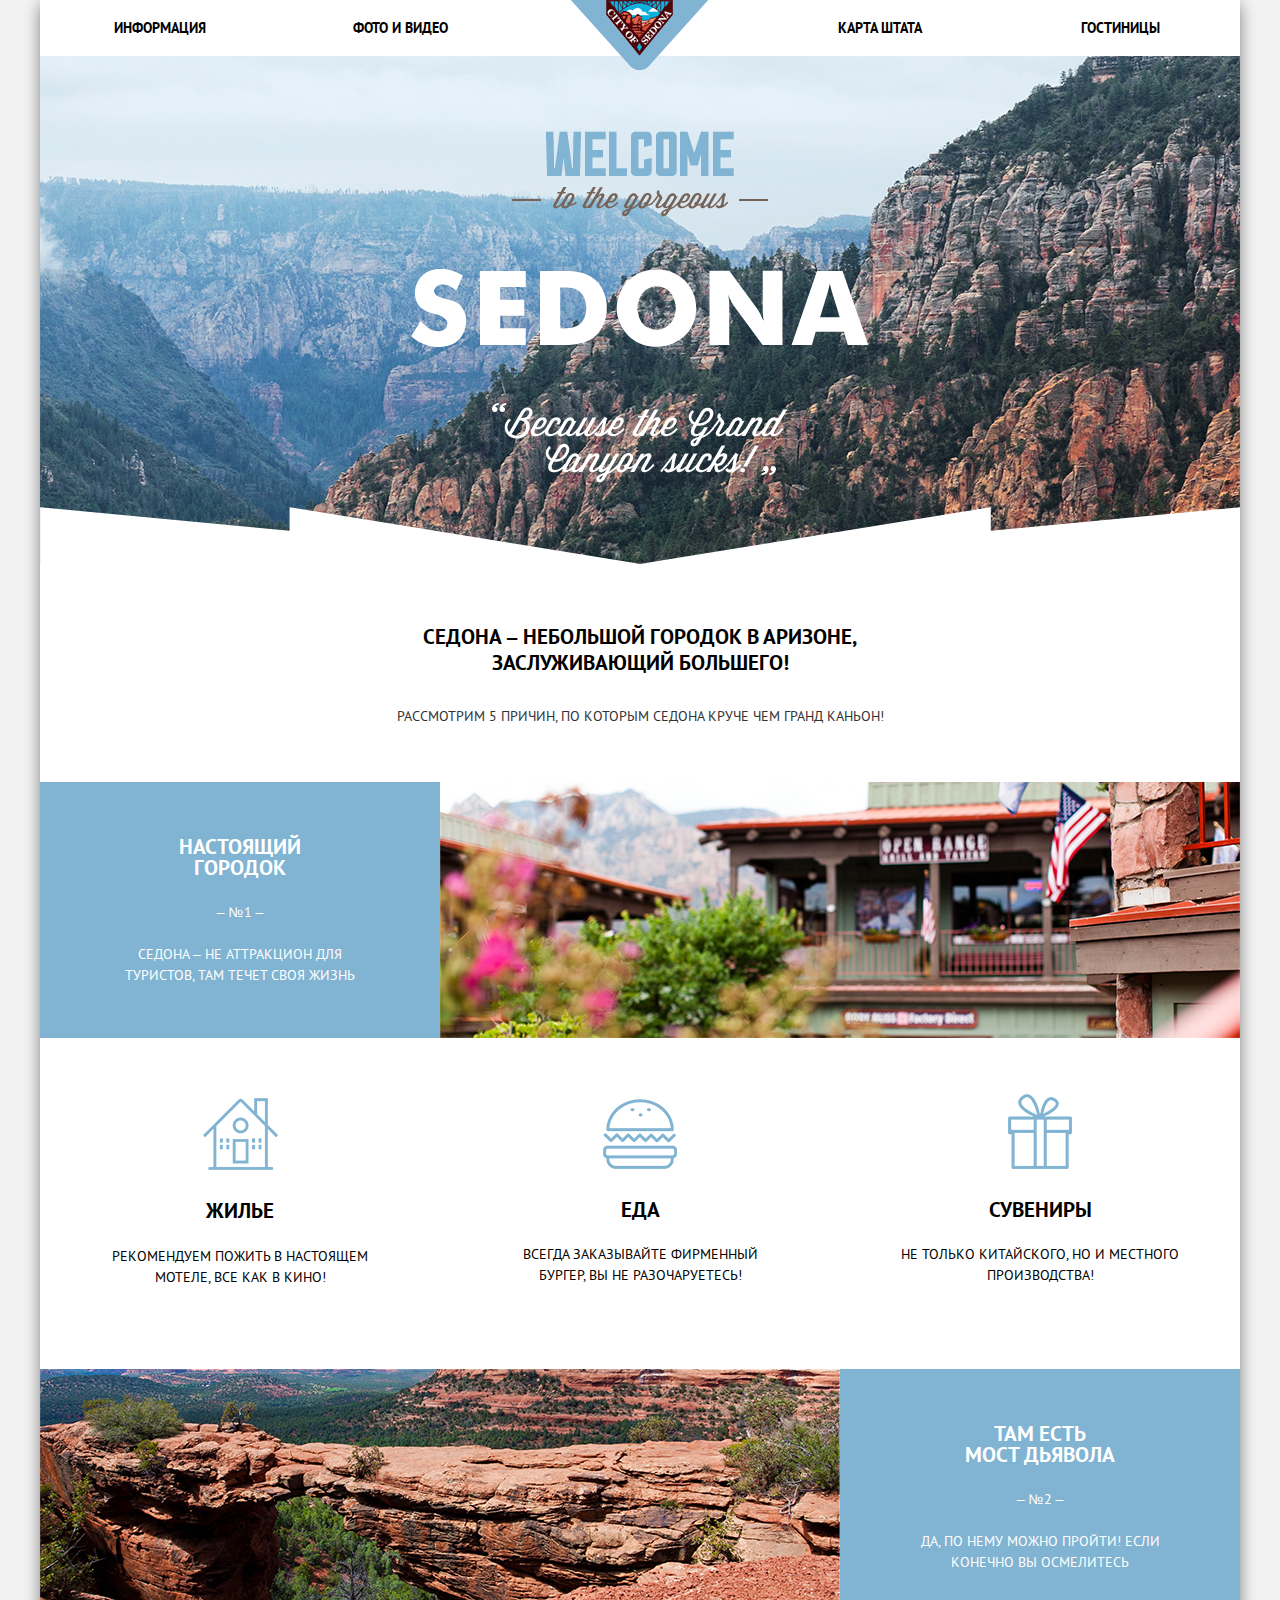
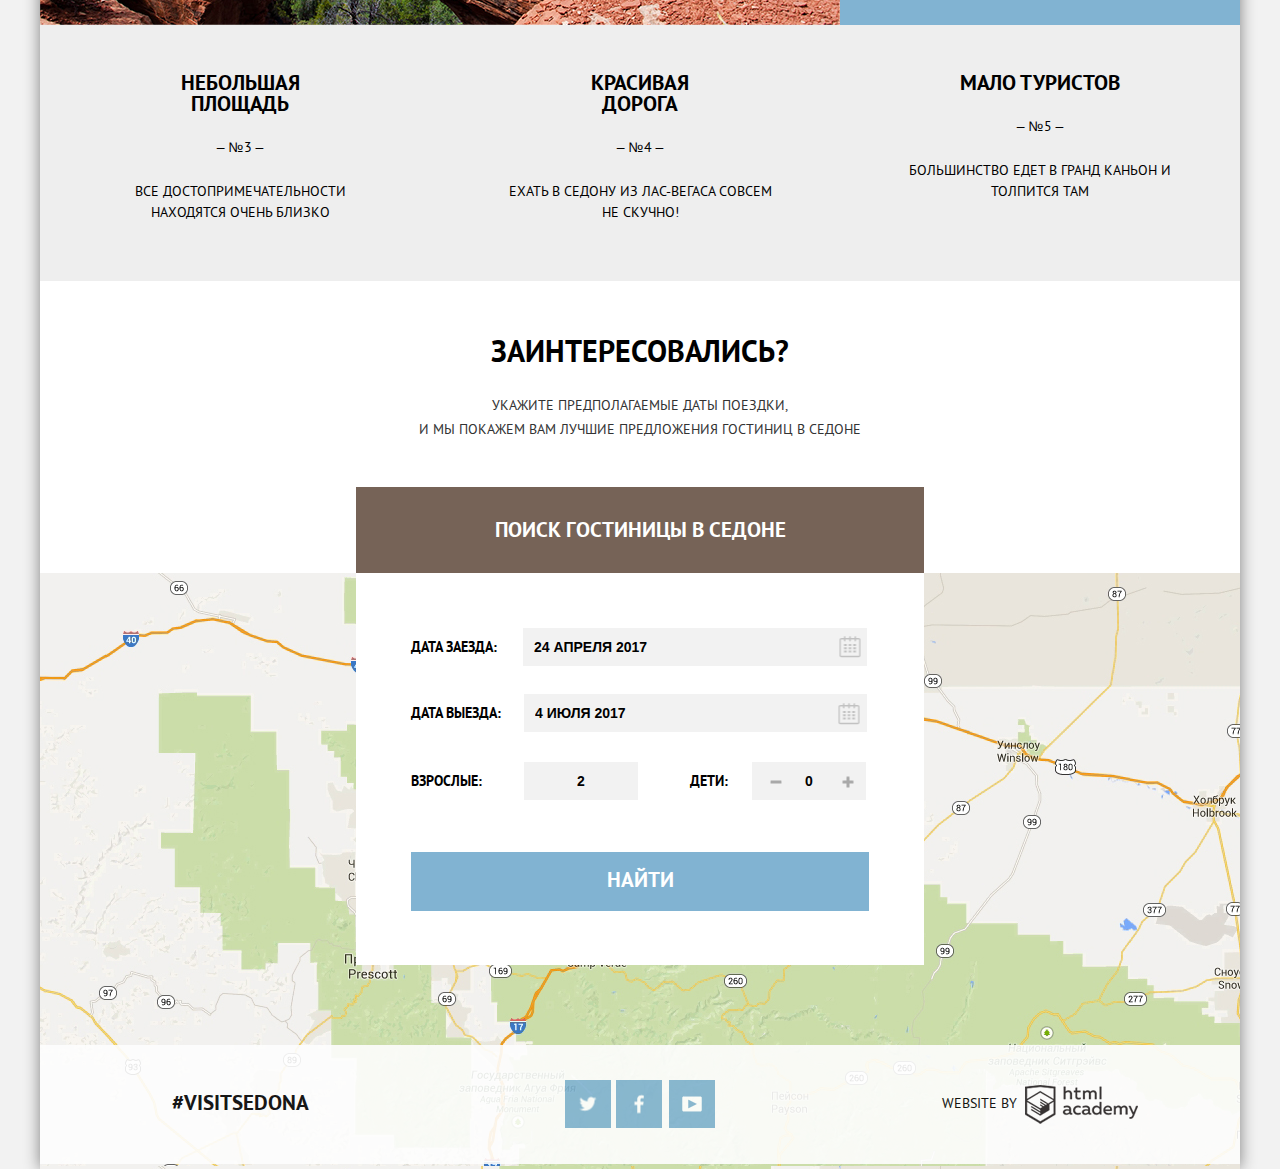
==== index.html @ 557f9874 "btn" ====
<!DOCTYPE html>
<html lang="ru">

<head>
  <meta charset="utf-8">
  <title>Седона - небольшой городок</title>
  <link rel="stylesheet" href="css/normalize.css">
  <link rel="stylesheet" href="css/style.css">

</head>

<body>
  <div class="container">
    <header class="main-header">
      <nav class="main-navigation">
        <ul>
          <li>
            <a href="#">информация</a>
          </li>
          <li>
            <a href="#">фото и видео</a>
          </li>
          <li>
            <a href="#">карта штата</a>
          </li>
          <li>
            <a href="hotels.html">гостиницы</a>
          </li>
        </ul>
      </nav>
      <div class="logo">
        <a href="index.html"><img src="img/logo.png" width="138" height="70" alt="логотип"></a>
      </div>
    </header>


    <section class="intro-image">
      <div class="img-main_text">
        <img src="img/main_text.png" width="458" height="352" alt="центральный текст">
      </div>
      <div class="img-mask">
        <img src="img/mask.png" width="1200" height="57" alt="маска">
      </div>
    </section>

    <section class="intro-text">
      <h2>CЕДОНА – НЕБОЛЬШОЙ ГОРОДОК В АРИЗОНЕ, ЗАСЛУЖИВАЮЩИЙ БОЛЬШЕГО!</h2>
      <h3>рассмотрим 5 причин, по которым седона круче чем гранд каньон!</h3>

    </section>

    <section class="features features-blue">
      <div class="features-item">
        <h2>НАСТОЯЩИЙ ГОРОДОК</h2>
        <span> – №1 – </span>
        <p>седона – не аттракцион для туристов, там течет своя жизнь</p>
      </div>
      <div class="features-image">
        <img src="img/town.jpg" width="800" height="256" alt="фотография седоны 2">
      </div>
    </section>

    <section class="advantages">
      <div class="advantages-item advantages-item-left">
        <img src="img/icons/icon_home.png" width="75" height="72" alt="иконка жилье">
        <h2>ЖИЛЬЕ</h2>
        <p>рекомендуем пожить в настоящем мотеле, все как в кино!</p>
      </div>
      <div class="advantages-item advantages-item-center">
        <img src="img/icons/icon_food.png" width="74" height="70" alt="иконка еда">
        <h2>ЕДА</h2>
        <p>всегда заказывайте фирменный бургер, вы не разочаруетесь!</p>
      </div>
      <div class="advantages-item advantages-item-right">
        <img src="img/icons/icon_present.png" width="64" height="75" alt="иконка сувениры">
        <h2>СУВЕНИРЫ</h2>
        <p>не только китайского, но и местного производства!</p>
      </div>
    </section>

    <section class="features features-blue">
      <div class="features-image">
        <img src="img/bridge.jpg" width="800" height="256" alt="фотография седоны 2">
      </div>
      <div class="features-item features-item-right">
        <h2>ТАМ ЕСТЬ<br> МОСТ ДЬЯВОЛА</h2>
        <span> – №2 – </span>
        <p>да, по нему можно пройти! если конечно вы осмелитесь</p>
      </div>
    </section>

    <section class="features features-grey">
      <div class="features-item">
        <h2>НЕБОЛЬШАЯ ПЛОЩАДЬ</h2>
        <span> – №3 – </span>
        <p>все достопримечательности находятся очень близко</p>
      </div>
      <div class="features-item">
        <h2>КРАСИВАЯ ДОРОГА</h2>
        <span> – №4 – </span>
        <p>ехать в седону из лас-вегаса совсем не скучно!</p>
      </div>
      <div class="features-item">
        <h2>МАЛО ТУРИСТОВ</h2>
        <span> – №5 – </span>
        <p>большинство едет в гранд каньон и толпится там</p>
      </div>
    </section>

    <section class="search">
      <h3>ЗАИНТЕРЕСОВАЛИСЬ?</h3>
      <p>укажите предполагаемые даты поездки,<br> и мы покажем вам лучшие предложения гостиниц в седоне</p>
      <div class="search-btn">
        <a href="form.html">ПОИСК ГОСТИНИЦЫ В СЕДОНЕ</a>
      </div>
    </section>

    <section class="map">
      <div class="form">
        <div class="from">
          <label for="">ДАТА ЗАЕЗДА:</label>
          <input type="text" name="check-in" value="24 АПРЕЛЯ 2017">
          <a href="#" class="calendar"></a>
        </div>

        <div class="to">
          <label for="">ДАТА ВЫЕЗДА:</label>
          <input type="text" name="check-out" value="4 ИЮЛЯ 2017">
          <a href="#" class="calendar"></a>
        </div>

        <div class="guests">
          <div class="guest-adults">
            <label for="">ВЗРОСЛЫЕ:</label>
            <input type="button" name="minus" value="-" class="minus-adults">
            <input type="number" name="adults" value="2" class="input-adults">
            <input type="button" name="plus" value="+" class="plus-adults">
          </div>

          <div class="guest-children">
            <label for="">ДЕТИ:</label>
            <input type="button" name="minus" value="-" class="minus-children">
            <a href="#" class="minus-btn"></a>
            <input type="number" name="children" value="0" class="input-children">
            <input type="button" name="plus" value="+" class="plus-children">
            <a href="#" class="plus-btn"></a>
          </div>
        </div>

        <div class="search-btn-popup">
          <a href="#">НАЙТИ</a>
        </div>

      </div>
      <iframe src="https://www.google.com/maps/embed?pb=!1m18!1m12!1m3!1d104770.38018730543!2d-111.86517855273749!3d34.85435832354931!2m3!1f0!2f0!3f0!3m2!1i1024!2i768!4f13.1!3m3!1m2!1s0x872da132f942b00d%3A0x5548c523fa6c8efd!2z0KHQtdC00L7QvdCwLCDQkNGA0LjQt9C-0L3QsCA4NjMzNiwg0KHQqNCQ!5e0!3m2!1sru!2sru!4v1487014991630"
          width="1200" height="593" frameborder="0" style="border:0" allowfullscreen>
        </iframe>
    </section>

    <footer class="main-footer index-footer">
      <section class="footer-hashtag">
        <a href="#">#VISITSEDONA</a>
      </section>

      <section class="footer-social">
        <a class="social-btn social-btn-tw" href="#">Твиттер</a>
        <a class="social-btn social-btn-fb" href="#">Фейсбук</a>
        <a class="social-btn social-btn-yt" href="#">Ютуб</a>
      </section>
      <section class="footer-copyright">
        <span>WEBSITE BY</span>
        <a class="btn-academy" href="https://htmlacademy.ru">
          <!-- <img src="img/academy.png" width="113" height="39" alt="academy">-->
        </a>
      </section>
    </footer>

  </div>
</body>

</html>
---- css/style.css ----
* {
  box-sizing: border-box;
}

/*центровщик*/
.container {
  width: 1200px;
  margin: 0 auto;
  box-shadow: 0px 5px 15px grey;
  position: relative;
}

/*вписываем сверх 1200пх*/
img {
  max-width:100%;
  height:auto;
}

body {
  font-family: PTSans, 'Arial', sans-serif;
  text-transform: uppercase;
  background-color: #f2f2f2;
}

@font-face {
  font-family: 'PTSans';
  src:  url('../fonts/ptsansbold.woff2') format('woff2'),
        url('../fonts/ptsansbold.woff') format('woff');
  font-weight: 700;
}

@font-face {
  font-family: 'PTSans';
  src: url('../fonts/ptsans.woff') format('woff'),
  url('../fonts/ptsans.woff2') format('woff2');
  font-weight: 400;
  }

/*------------------------------------------*/

/*Шапка меню*/

.main-header {
  background-color: #ffffff;
}

.main-navigation ul {
  padding-left: 0;
  padding-top: 15px;
  padding-bottom: 15px;
  font-size: 0px;
}

.main-navigation li {
  display: inline-block;
  width: 240px;
  text-align: center;
  font-size: 14px;
  line-height: 26px;
  font-weight: bold;
}


.main-navigation a {
  text-decoration: none;
  color: #000000;
}

.main-navigation a:hover {
  color: #81b3d2;
}

.main-navigation a:active {
  color: #b2b2b2;
}

.main-navigation li:nth-child(2) {
  margin-right: 240px;
}

.active-page a {
  color: #88786d;
}

.active-page a:hover {
  color: #88786d;
}

.logo {
  position: absolute;
  top: 0px;
  left: 50%;
  -webkit-transform: translateX(-50%);
          transform: translateX(-50%);
}

.intro-image {
  display: block;
  width: 1200px;
  height: 508px;
  background-image: url("../img/background_photo.jpg");
  background-color: #e4f1f9;
  background-position: 0px -55px;
}

.img-main_text {
  position: relative;
  margin-left: 371px;
  top: 75px;
}

.img-mask {
  position: relative;
  top: 96px;
}

/* ЖИЛЬЕ ЕДА СУВЕНИРЫ*/
.advantages {
  width: 100%;
  font-size: 0px;
  background-color: #ffffff;
  padding-top: 55px;
  padding-bottom: 81px;
}

.advantages-item-left img {
  padding-top: 5px;
}

.advantages-item-center img {
  padding-top: 5px;
}


.advantages-item {
  display: inline-block;
  width: 400px;
  text-align: center;
  font-size: 12px;
  vertical-align: middle;
}

.advantages-item h2 {
  padding-top: 27px;
  margin: 0px;
  font-size: 21px;
  line-height: 21px;
  font-weight: bold;
  color: #000000;
}

.advantages-item p {
  font-size: 14px;
  line-height: 21px;
  color: #000000;
}

.advantages-item-left p {
  padding: 0px 70px;
  margin: 0px;
  padding-top: 25px;
}

.advantages-item-center p {
  display: block;
  margin: 0px;
  padding: 0px 58px;
  padding-top: 24px;
}

.advantages-item-right p {
  padding: 0px 60px;
  margin: 0px;
  padding-top: 24px;
}

/*интро текст*/

.intro-text {
  width: 100%;
  display: inline-block;
  text-align: center;
  padding-top: 43px;
  padding-bottom: 39px;
  background-color: #ffffff;
}

.intro-text h2 {
  font-size: 21px;
  line-height: 26px;
  color: #000000;
  font-weight: bold;
  padding: 0px 300px;
}

.intro-text h3 {
  font-size: 14px;
  font-weight: normal;
  line-height: 26px;
  color: #333333;
  padding-top: 9px;
}

/*МОСТ ДЬЯВОЛА */
.features {
  width: 100%;
  font-size: 0px;
}

.features-blue {
  background-color: #81b3d2;
}

.features-grey {
  background-color: #eeeeee;
  vertical-align: middle;
  padding-top: 30px;
  padding-bottom: 58px;
}

.features-image {
  display: inline-block;
  width: 800px;
  vertical-align: middle;
}

.features-item {
  display: inline-block;
  width: 400px;
  text-align: center;
  vertical-align: top;
}
.features-item p {
padding: 0px 62px;
}

.features-item-right p {
  padding: 0px 48px;
}

.features-blue p {
  display: block;
  margin-top: 21px;
}

.features-blue span {
  display: block;
  margin-top: 24px;
}

.features-blue .features-item {
  padding-top: 50px;
}

.features-blue h2 {
  font-size: 21px;
  line-height: 21px;
  font-weight: bold;
  color: #ffffff;
  padding: 0px 95px;
  margin: 0px;
  padding-top: 4px;
}

.features-blue span,
.features-blue p {
  font-size: 14px;
  line-height: 21px;
  color: #ffffff;
}

.features-grey h2 {
  font-size: 21px;
  line-height: 21px;
  color: #000000;
  padding: 0px 120px;
  padding-top: 17px;
  margin: 0px;
}

.features-grey span,
.features-grey p {
  display: block;
  font-size: 14px;
  line-height: 21px;
  color: #000000;
  padding-top: 23px;
  margin: 0px;
}

.search {
  width: 100%;
  text-align: center;
  padding-top: 60px;
  background-color: #ffffff;
}

.search h3 {
  font-size: 30px;
  line-height: 20px;
  font-weight: bold;
  color: #000000;
  margin: 0px;
}

.search p {
  display: block;
  font-size: 14px;
  line-height: 24px;
  font-weight: normal;
  color: #333333;
  margin: 0px;
  padding-top: 32px;
}

.search a {
  display: inline-block;
  margin: 0px;
  width: 568px;
  padding: 30px 0px;
  font-size: 21px;
  line-height: 26px;
  font-weight: bold;
  text-decoration: none;
  color: #ffffff;
  background-color: #766357;
  margin-top: 46px;
}

.map {
  display: block;
  width: 1200px;
  background-image: url("../img/map.jpg");
}

/*------------------------------------------------POPUP*/

.form {
  position: absolute;
  display: block;
  width: 568px;
  background-color: #ffffff;
  margin-left: 316px;
  font-size: 14px;
  font-weight: bold;
}
.from {
  display: block;
  width: 458px;
  margin-left: 55px;
  text-align: left;
  padding-top: 55px;
  position: relative;
}

.from input {
  background-color: #f2f2f2;
  border: 0px;
  font-size: 14px;
  font-weight: bold;
  display: inline-block;
  padding: 11px;
  margin-left: 22px;
  width: 344px;
}

.from input:hover {
  background: #ebebeb;
}

.from input:focus {
  background: #ffffff;
}

.from a::before {
  content: "";
  position: absolute;
  top: 74px;
  left: 439px;
  -webkit-transform: translate(-50%, -50%);
          transform: translate(-50%, -50%);
  background-image: url("../img/sprite.png");
  background-repeat: no-repeat;
  width: 21px;
  height: 22px;
  background-position: -274px -10px;
}

.to {
  display: block;
  width: 458px;
  margin-left: 55px;
  text-align: left;
  padding-top: 28px;
  position: relative;
}

.to input {
  background-color: #f2f2f2;
  border: 0px;
  font-size: 14px;
  font-weight: bold;
  display: inline-block;
  padding: 11px;
  margin-left: 19px;
  width: 343px;
}

.to input:hover {
  background: #ebebeb;
}

.to input:focus {
  background: #ffffff;
}

.to a::before {
  content: "";
  position: absolute;
  top: 48px;
  left: 438px;
  -webkit-transform: translate(-50%, -50%);
          transform: translate(-50%, -50%);
  background-image: url("../img/sprite.png");
  background-repeat: no-repeat;
  width: 21px;
  height: 22px;
  background-position: -274px -10px;
}

.to a:hover::before,
.from a:hover::before {
  width: 21px;
  height: 22px;
  background-position: -356px -10px;
}

.to a:active::before,
.from a:active::before {
  width: 21px;
  height: 22px;
  background-position: -315px -10px;
}


/*-------------------СТРОКА ГОСТИ*/
.guests {
  display: -webkit-box;
  display: -ms-flexbox;
  display: flex;
  margin-left: 55px;
  padding-top: 30px;
  font-size: 0px;
  width: 458px;
}

.guest-adults {
  display: inline-block;
  width: 228px;
  font-size: 0px;
  position: relative;
}

.guest-adults label {
  display: inline-block;
  font-size: 14px;
  font-weight: bold;
  vertical-align: middle;
}

.minus-adults {
  border: 0px;
  background-color: #f2f2f2;
  display: inline-block;
  width: 38px;
  height: 38px;
  margin-left: 42px;
  padding: 0px;
  font-size: 0px;
  position: relative;
}

.minus-adults::before {
  content: "";
  position: absolute;
  top: 28px;
  left: 20px;
  width: 10px;
  height: 10px;
  background: #ff0000;
}





.guest-adults a::before {
  content: "";
  position: absolute;
  top: 20px;
  left: 132px;
  -webkit-transform: translate(-50%, -50%);
          transform: translate(-50%, -50%);
  background-image: url("../img/sprite.png");
  background-repeat: no-repeat;
  width: 12px;
  height: 3px;
  background-position: -690px -10px;
}

.guest-adults a::after {
  content: "";
  position: absolute;
  top: 20px;
  left: 206px;
  -webkit-transform: translate(-50%, -50%);
          transform: translate(-50%, -50%);
  background-image: url("../img/sprite.png");
  background-repeat: no-repeat;
  width: 11px;
  height: 11px;
  background-position: -786px -10px;
}

.minus-children {
  border: 0px;
  background-color: #f2f2f2;
  display: inline-block;
  width: 38px;
  font-size: 0px;
  height: 38px;
  margin-left: 24px;
}

.plus-adults {
  border: 0px;
  background-color: #f2f2f2;
  display: inline-block;
  width: 38px;
  font-size: 0px;
  height: 38px;
}

.input-adults {
  display: inline-block;
  width: 38px;
  background-color: #f2f2f2;
  border: 0px;
  text-align: center;
  font-size: 14px;
  line-height: 14px;
  font-weight: bold;
  padding: 11px 0px;
  padding-left: 15px;
  vertical-align: top;
}

.guest-children {
  display: inline-block;
  margin-left: 51px;
  width: 179px;
  font-size: 0px;
  position: relative;
}

.minus-btn::before {
  content: "";
  position: absolute;
  top: 20px;
  left: 86px;
  -webkit-transform: translate(-50%, -50%);
          transform: translate(-50%, -50%);
  background-image: url("../img/sprite.png");
  background-repeat: no-repeat;
  width: 12px;
  height: 3px;
  background-position: -690px -10px;
}

.minus-btn:hover::before {
  width: 12px;
  height: 3px;
  background-position: -754px -10px;
  }

.minus-btn:active::before {
  width: 12px;
  height: 3px;
  background-position: -722px -10px;
  }

.plus-btn::before {
  content: "";
  position: absolute;
  top: 20px;
  left: 158px;
  -webkit-transform: translate(-50%, -50%);
          transform: translate(-50%, -50%);
  background-image: url("../img/sprite.png");
  background-repeat: no-repeat;
  width: 11px;
  height: 11px;
  background-position: -786px -10px;
}

.plus-btn:hover::before {
  width: 11px;
  height: 11px;
  background-position: -848px -10px;
  }

/*.plus-btn:active::before {
  width: 12px;
  height: 3px;
  background-position: -848px -10px;
  }*/

.guest-children label {
  display: inline-block;
  font-size: 14px;
  font-weight: bold;
  vertical-align: middle;
}

.input-children {
  display: inline-block;
  width: 50px;
  background-color: #f2f2f2;
  border: 0px;
  text-align: center;
}

.input-children {
  display: inline-block;
  width: 38px;
  background-color: #f2f2f2;
  border: 0px;
  text-align: center;
  font-size: 14px;
  line-height: 14px;
  font-weight: bold;
  padding: 11px 0px;
  padding-left: 15px;
  vertical-align: top;
}

.plus-children {
  border: 0px;
  background-color: #f2f2f2;
  display: inline-block;
  width: 38px;
  font-size: 0px;
  height: 38px;
}

.search-btn-popup {
  display: block;
  width: 458px;
  background-color: #81b3d2;
  margin-left: 55px;
  margin-right: 55px;
  margin-top: 52px;
  text-align: center;
  margin-bottom: 54px;
}

.search-btn-popup:hover {
  background-color: #669ec0;
}

.search-btn-popup:active {
  background-color: #5496bd;
}

.search-btn-popup a {
  font-size: 21px;
  line-height: 26px;
  font-weight: bold;
  color: #ffffff;
  text-decoration: none;
  padding-top: 15px;
  display: block;
  padding-bottom: 18px;
}





/*---------------------------------FOOTER*/
.index-footer {
position: relative;
margin-top: -124px;
background-color: #f9fbf6;
opacity: 0.9;
padding-top: 35px;
padding-bottom: 36px;
}

.main-footer {
  display: block;
  width: 1200px;
  text-align: center;
  font-size: 0px;
  padding-top: 35px;
  padding-bottom: 36px;
  background-color: #fefefe;
}

.footer-hashtag,
.footer-social,
.footer-copyright {
  width: 400px;
  display: inline-block;
  vertical-align: top;
  font-size: 12px;
}

.footer-hashtag {
  font-size: 21px;
  line-height: 26px;
  font-weight: bold;
  padding-top: 10px;
}

.footer-hashtag a {
  text-decoration: none;
  color: #000000;
}

.footer-social a {
  text-decoration: none;
}

.social-btn-fb {
  margin-left: 2px;
  margin-right: 4px;
}

.social-btn {
  display: inline-block;
  width: 46px;
  height: 48px;
  font-size: 0px;
  vertical-align: top;
  background-color: #81b3d2;
  position: relative;
}

.social-btn:hover {
  background-color: #669ec0;
}

.social-btn:active {
  background-color: #5496bd;
}

.social-btn::before {
  content: "";
  position: absolute;
  top: 50%;
  left: 50%;
  -webkit-transform: translate(-50%, -50%);
          transform: translate(-50%, -50%);
  background-image: url("../img/sprite.png");
  background-repeat: no-repeat;
}

.social-btn-tw::before {
  width: 17px;
  height: 15px;
  background-position: -613px -10px;
}

.social-btn-tw:active::before {
  background-image: url("../img/sprite_1.png");
  width: 17px;
  height: 15px;
  background-position: -439px -10px;
}

.social-btn-fb::before {
  width: 10px;
  height: 19px;
  background-position: -583px -10px;
}

.social-btn-fb:active::before {
  background-image: url("../img/sprite_1.png");
  width: 10px;
  height: 19px;
  background-position: -409px -10px;
}

.social-btn-yt::before {
  width: 20px;
  height: 16px;
  background-position: -650px -10px;
}

.social-btn-yt:active::before {
  background-image: url("../img/sprite_1.png");
  width: 20px;
  height: 16px;
  background-position: -476px -10px;
}

.footer-copyright {
  color: #000000;
  vertical-align: top;
  padding-top: 5px;
}

.footer-copyright span {
  display: inline-block;
  font-size: 14px;
  line-height: 26px;
  color: #000000;
  vertical-align: top;
  margin-top: 5px;
  margin-right: 5px;
}

.btn-academy {
  display: inline-block;
  width: 113px;
  height: 39px;
  background-position: -10px -10px;
  background-image: url("../img/sprite_1.png");
}

.btn-academy:hover {
  width: 113px;
  height: 39px;
  background-position: -276px -10px;
  background-image: url("../img/sprite_1.png");
}

.btn-academy:active {
  width: 113px;
  height: 39px;
  background-position: -143px -10px;
  background-image: url("../img/sprite_1.png");
}

/*---------HOTELS----------*/

.sort-form {
  background-image: url("../img/background_hotels.jpg");
  background-color: #739dc3;
  padding-top: 27px;
  padding-bottom: 31px;
  text-align: center;
  background-position: 0px -55px;
}

.sort-form h2 {
  margin: 0px;
}

.ch4 {
  padding-left: 43px;
}

input[type="checkbox"] {
  display: none;
}

input[type="checkbox"] + label {
  display: block;
  margin-top: 25px;
  line-height: 21px;
  padding-left: 40px;
  position: relative;
  cursor: pointer;
}

input[type="checkbox"] + label::before {
  content: "";
  display: block;
  position: absolute;
  top: -2px;
  left: 0;
  background-image: url("../img/sprite.png");
  background-repeat: no-repeat;
  width: 22px;
  height: 22px;
  background-position: -148px -10px;
}

input[type="checkbox"]:checked + label::before {
  content: "";
  position: absolute;
  top: -2px;
  left: 0;
  background-image: url("../img/sprite.png");
  background-repeat: no-repeat;
  width: 26px;
  height: 22px;
  background-position: -10px -10px;
}

input[type="checkbox"]:disabled + label::before {
  content: "";
  position: absolute;
  top: -2px;
  left: 0;
  background-image: url("../img/sprite.png");
  background-repeat: no-repeat;
  width: 26px;
  height: 22px;
  background-position: -56px -10px;
}


.sort-item label {
  font-size: 14px;
  line-height: 21px;
  color: #ffffff;
  font-weight: normal;
}

.sort-item {
  display: inline-block;
  width: 250px;
  text-align: left;
  vertical-align: top;
  font-size: 12px;
  padding-left: 31px;
}

.sort-item h2 {
  font-size: 16px;
  line-height: 21px;
  color: #ffffff;
  font-weight: bold;
  letter-spacing: 0.2px;
}

.sort-item li {
  font-size: 14px;
  line-height: 21px;
  color: #ffffff;
}

/*------------------------------------*/

.filter-range {
  display: inline-block;
  width: 330px;
  margin-left: 260px;
  margin-right: 20px;
  color: #ffffff;
  text-transform: uppercase;
}

.filter-range-title {
  margin-bottom: 10px;
  width: 182px;
  margin-left: -8px;
  font-weight: 600;
  font-size: 16px;
  line-height: 21px;
}

.price-controls {
  box-sizing: content-box;
  position: relative;
  height: 34px;
  margin-bottom: 19px;
  font-size: 0;
  border: 2px solid #ffffff;
  border-radius: 2px;
  width: 315px;
}

.price-controls::after {
  content: "";
  position: absolute;
  top: 50%;
  left: 50%;
  width: 2px;
  height: 22px;
  background: #ffffff;
  -webkit-transform: translate(-50%, -50%);
          transform: translate(-50%, -50%);
}

.price-controls label {
  font-size: 14px;
  line-height: 33px;
  cursor: pointer;
}

.price-controls .min-price,
.price-controls .max-price {
  width: 90px;
  padding-left: 56px;
}

.price-controls input {
  width: 70px;
  margin: 0;
  color: inherit;
  font: inherit;
  background: none;
  border: none;
}

.range-controls {
  position: relative;
  margin-bottom: 33px;
  width: 318px;
}

.range-controls .scale {
  height: 2px;
  background: rgba(255, 255, 255, 0.3);
}

.range-controls .bar {
  width: 80%;
  height: 2px;
  background: #ffffff;
}

.range-toggle {
  box-sizing: content-box;
  position: absolute;
  top: -9px;
  width: 4px;
  height: 4px;
  background: #ababab;
  border: 8px solid #ffffff;
  border-radius: 50%;
  box-shadow: 0 2px 1px 0 rgba(0, 1, 1, 0.2);
  cursor: pointer;
}

.range-toggle:hover {
  background: #1c4f80;
}

.range-toggle-min {
  left: 0px;
}

.range-toggle-max {
  left: 80%;
}

.btn-transparent {
  display: block;
  padding: 6px 35px;
  font-size: 14px;
  line-height: 20px;
  color: #ffffff;
  text-transform: uppercase;
  background: transparent;
  border: 2px solid #ffffff;
  border-radius: 2px;
  cursor: pointer;
  margin-left: 86px;
  width: 137px;
}

.btn-transparent:hover {
  color: #000000;
  background: #ffffff;
}

/* НАЙДЕНО----  */

.results-navigation {
  font-size: 0px;
  padding-top: 28px;
  padding-bottom: 31px;
  background-color: #fefefe;
  vertical-align: top;
}

.search-results {
  width: 215px;
  display: inline-block;
  text-align: center;
  vertical-align: middle;
  font-size: 12px;
  margin: 0px;
}

.results-navigation h3 {
  font-size: 21px;
  line-height: 26px;
  color: #000000;
  font-weight: bold;
  vertical-align: top;
  padding-left: 45px;
  padding-top: 2px;
}

.search-results-small {
  width: 75px;
  display: inline-block;
  text-align: center;
  vertical-align: top;
  font-size: 12px;
  padding-left: 21px;
  padding-top: 8px;
}


.results-navigation span {
  font-size: 12px;
  line-height: 18px;
  color: #000000;
}

.results-navigation ul {
  margin: 0px;
}

.results-navigation li:nth-child(2),
.results-navigation li:nth-child(3) {
  color: #81b3d2;
}
.results-navigation li {
  display: inline-block;
  font-size: 12px;
  line-height: 18px;
  color: #81b3d2;
}

.results-navigation-type {
  width: 803px;
  display: inline-block;
  text-align: left;
  vertical-align: top;
  font-size: 12px;
  padding-top: 8px;
  padding-left: 31px;
}

.results-navigation-type a {
  list-style: none;
  text-decoration: none;
  color: #cacaca;
  border-bottom: 1px dashed #81b3d2;
  margin-left: 30px;
}

.results-navigation-type a:hover {
  color: #92bdd8;
  border-bottom: 1px dashed #81b3d2;
}

.results-navigation-type a:active {
  text-decoration: none;
  color: #000000;
  border-bottom: 0px;
}


.results-navigation-side {
  width: 107px;
  display: inline-block;
  text-align: center;
  vertical-align: top;
  font-size: 12px;
  padding: 0px;
  padding-top: 8px;
  padding-right: 69px;
}

.active-link a {
  text-decoration: none;
  color:  #81b3d2;
  border-bottom: 0px;
}

.up a,
.down a {
  display: inline-block;
  width: 15px;
  height: 15px;
  font-size: 0px;
  vertical-align: top;
  position: relative;
}

.up a::before,
.down a::before {
  content: "";
  position: absolute;
  top: 50%;
  left: 50%;
  -webkit-transform: translate(-50%, -50%);
          transform: translate(-50%, -50%);
  background-image: url("../img/sprite.png");
  background-repeat: no-repeat;
}

.up a::before {
  width: 11px;
  height: 10px;
  background-position: -490px -10px;
  padding-right: 5px;
}

.up a:hover::before {
  width: 11px;
  height: 10px;
  background-position: -552px -10px;
}

.up a:active::before {
  width: 11px;
  height: 10px;
  background-position: -521px -10px;
}

.down a::before,
.down a:hover::before,
 .down a:active::before {
  width: 11px;
  height: 10px;
  background-position: -428px -10px;
}

/*----- список отелей -----*/

.hotel {
  width: 1200px;
  font-size: 0px;
  padding-top: 24px;
  padding-bottom: 31px;
  border-top: 1px solid #e5e5e5;
  background-color: #fefefe;
  display: -webkit-box;
  display: -ms-flexbox;
  display: flex;
}

.hotel-3 {
  border-bottom: 1px solid #e5e5e5;
}

.rating-line img {
  display: inline-block;
  margin-left: 3px;
}

.star i::after {
  content: "";
  display: inline-block;
  background-image: url(../img/sprite_1.png);
  width: 18px;
  height: 17px;
  background-position: -516px -10px;
}

.hotel-preview,
.hotel-description,
.rating-line {
    display: inline-block;
    font-size: 0px;
}

.hotel-preview {
  width: 220px;
  text-align: center;
  padding-left: 60px;
  padding-top: 5px;
}

.hotel-description {
  width: 780px;
  text-align: left;
  vertical-align: top;
  padding-left: 18px;
}

.hotel-description a {
  text-decoration: none;
  font-size: 21px;
  line-height: 26px;
  font-weight: bold;
  color: #000000;
  letter-spacing: 0.1px;
}

.hotel-description a:hover {
  color: #81b3d2;
}

.hotel-description a:active {
  color: #b2b2b2;
}


.hotel-description h1 {
  /*margin: 0px;
  margin-bottom: 15px;*/
}

.hotel-description span {
  font-size: 14px;
  line-height: 21px;
  color: #333333;
}

.hotel-info a {
  display: block;
  text-align: center;
  background-color: #81b3d2;
  color: #ffffff;
  width: 110px;
  font-size: 14px;
  line-height: 21px;
  margin-top: 15px;
  padding: 3px;
  font-weight: bold;
}

.hotel-info a:hover {
  background-color: #669ec0;
  color: #ffffff;
}

.hotel-info a:active {
  background-color: #5496bd;
  color: #88b6d1;
}


.hotel-book a {
  display: block;
  text-align: center;
  background-color: #766357;
  color: #ffffff;
  width: 142px;
  font-size: 14px;
  line-height: 21px;
  margin-top: 15px;
  padding: 3px;
  font-weight: bold;
}

.hotel-book a:hover {
  background-color: #604e43;
  color: #ffffff;
}

.hotel-book a:active {
  background-color: #503e33;
  color: #857871;
}


.rating-line {
  display: inline-block;
  width: 200px;
  text-align: right;
  font-size: 12px;
  padding-right: 72px;
  padding-top: 3px;
}

.rating-line span {
  display: inline-block;
  width: 110px;
  background-color: #f2f2f2;
  text-align: center;
  font-size: 14px;
  line-height: 21px;
  margin-top: 46px;
  padding: 3px;
}

.hotel-info {
  display: inline-block;
  width: 110px;
  padding-top: 7px;
}

.hotel-book {
  display: inline-block;
  width: 142px;
  margin-left: 6px;
}

.sprite {
    background-image: url(spritesheet.png);
    background-repeat: no-repeat;
    display: block;
}

.star {
  letter-spacing: 2px;
}

.sprite-chbox-checked {
    width: 26px;
    height: 22px;
    background-position: -10px -10px;
}

.sprite-chbox-checked-block {
    width: 26px;
    height: 22px;
    background-position: -56px -10px;
}

.sprite-chbox-checked-focus {
    width: 26px;
    height: 22px;
    background-position: -102px -10px;
}

.sprite-chbox-unchecked {
    width: 22px;
    height: 22px;
    background-position: -148px -10px;
}

.sprite-chbox-unchecked-block {
    width: 22px;
    height: 22px;
    background-position: -190px -10px;
}

.sprite-chbox-unchecked-focus {
    width: 22px;
    height: 22px;
    background-position: -232px -10px;
}

.sprite-clnd {
    width: 21px;
    height: 22px;
    background-position: -274px -10px;
}

.sprite-clnd-active {
    width: 21px;
    height: 22px;
    background-position: -315px -10px;
}

.sprite-clnd-focus {
    width: 21px;
    height: 22px;
    background-position: -356px -10px;
}

.sprite-filter-down {
    width: 11px;
    height: 10px;
    background-position: -397px -10px;
}

.sprite-filter-down-active {
    width: 11px;
    height: 10px;
    background-position: -428px -10px;
}

.sprite-filter-down-focus {
    width: 11px;
    height: 10px;
    background-position: -459px -10px;
}

.sprite-filter-up {
    width: 11px;
    height: 10px;
    background-position: -490px -10px;
}

.sprite-filter-up-active {
    width: 11px;
    height: 10px;
    background-position: -521px -10px;
}

.sprite-filter-up-focus {
    width: 11px;
    height: 10px;
    background-position: -552px -10px;
}

.sprite-icon_facebook {
    width: 10px;
    height: 19px;
    background-position: -583px -10px;
}

.sprite-icon_twitter {
    width: 17px;
    height: 15px;
    background-position: -613px -10px;
}

.sprite-icon_youtube {
    width: 20px;
    height: 16px;
    background-position: -650px -10px;
}

.sprite-minus {
    width: 12px;
    height: 3px;
    background-position: -690px -10px;
}

.sprite-minus-active {
    width: 12px;
    height: 3px;
    background-position: -722px -10px;
}

.sprite-minus-focus {
    width: 12px;
    height: 3px;
    background-position: -754px -10px;
}

.sprite-plus {
    width: 11px;
    height: 11px;
    background-position: -786px -10px;
}

.sprite-plus-active {
    width: 11px;
    height: 11px;
    background-position: -817px -10px;
}

.sprite-plus-focus {
    width: 11px;
    height: 11px;
    background-position: -848px -10px;
}

/*SPRITE-1 academy, social opacity, star*/
.sprite {
    background-image: url(spritesheet.png);
    background-repeat: no-repeat;
    display: block;
}

.sprite-academy {
    width: 113px;
    height: 39px;
    background-position: -10px -10px;
}

.sprite-academy-active {
    width: 113px;
    height: 39px;
    background-position: -143px -10px;
}

.sprite-academy-focus {
    width: 113px;
    height: 39px;
    background-position: -276px -10px;
}

.sprite-icon_facebook_opacity {
    width: 10px;
    height: 19px;
    background-position: -409px -10px;
}

.sprite-icon_twitter_opacity {
    width: 17px;
    height: 15px;
    background-position: -439px -10px;
}

.sprite-icon_youtube_opacity {
    width: 20px;
    height: 16px;
    background-position: -476px -10px;
}

.sprite-star {
    width: 18px;
    height: 17px;
    background-position: -516px -10px;
}
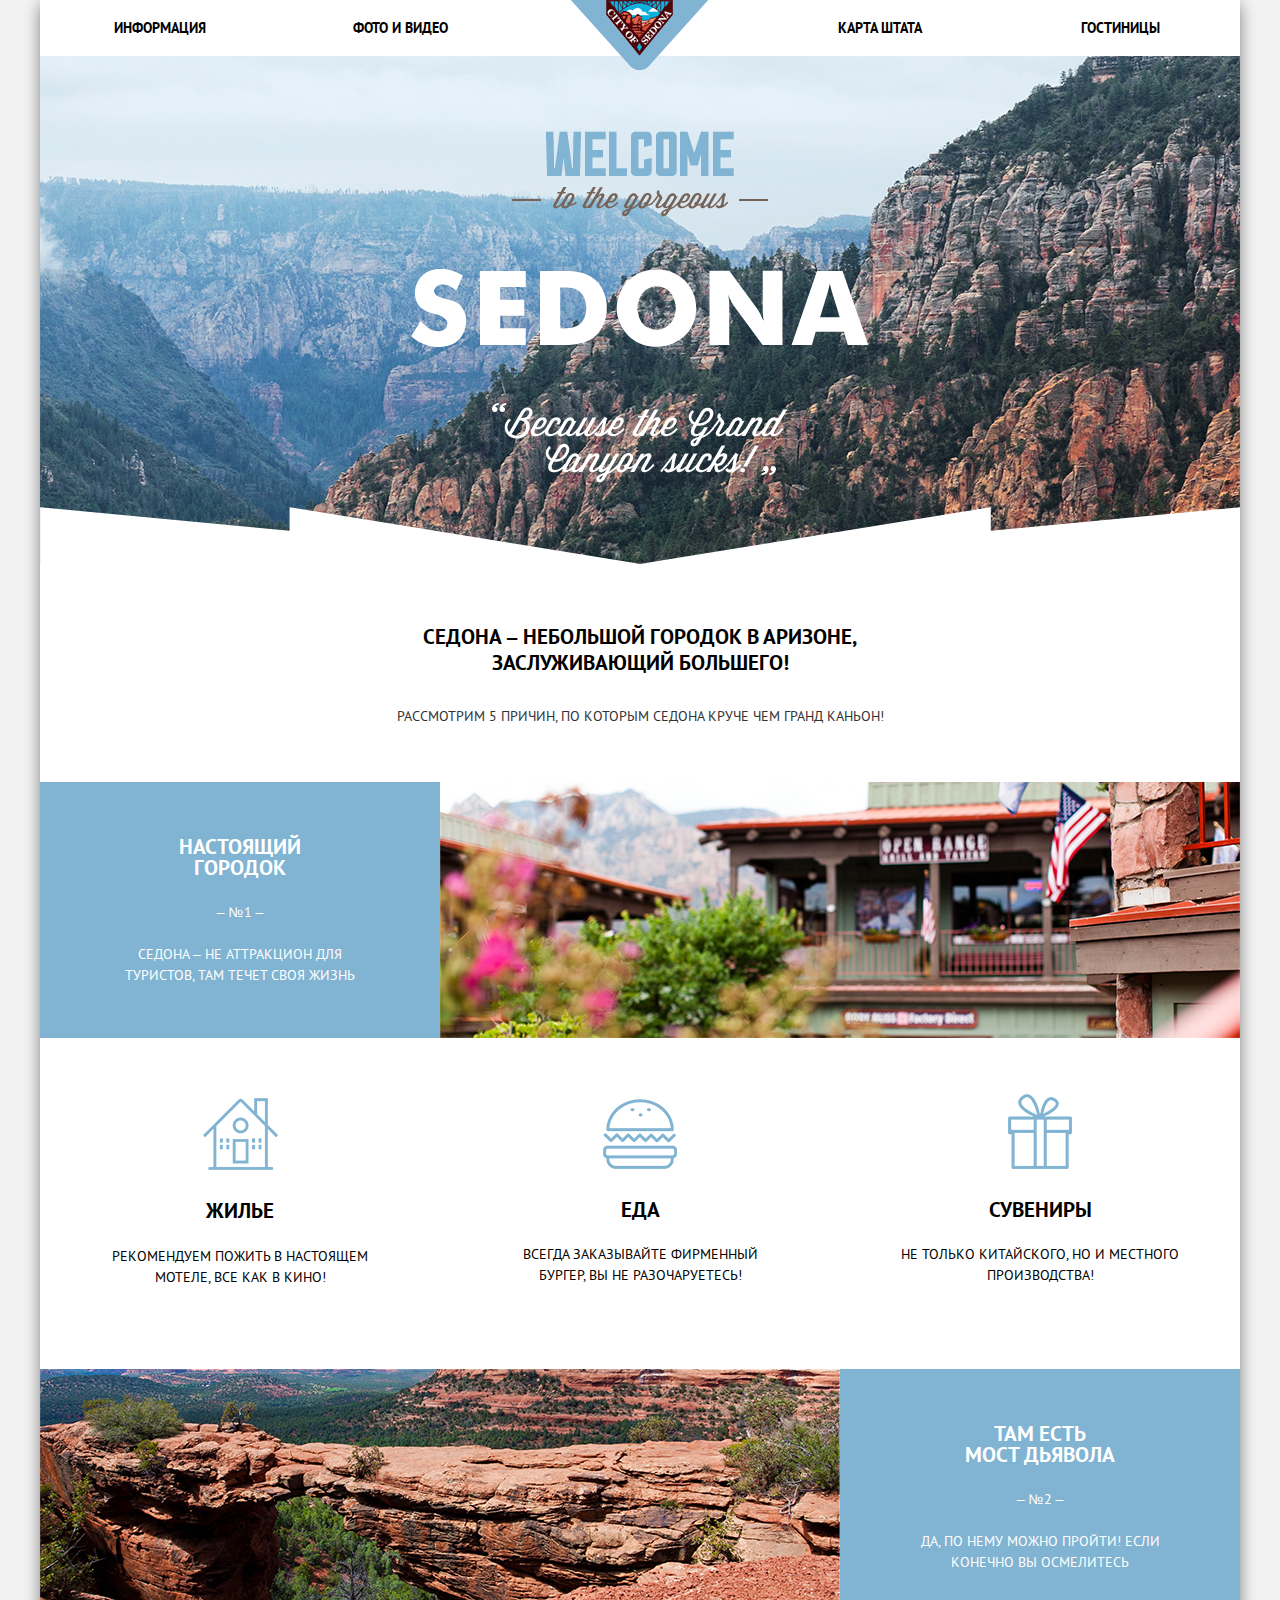
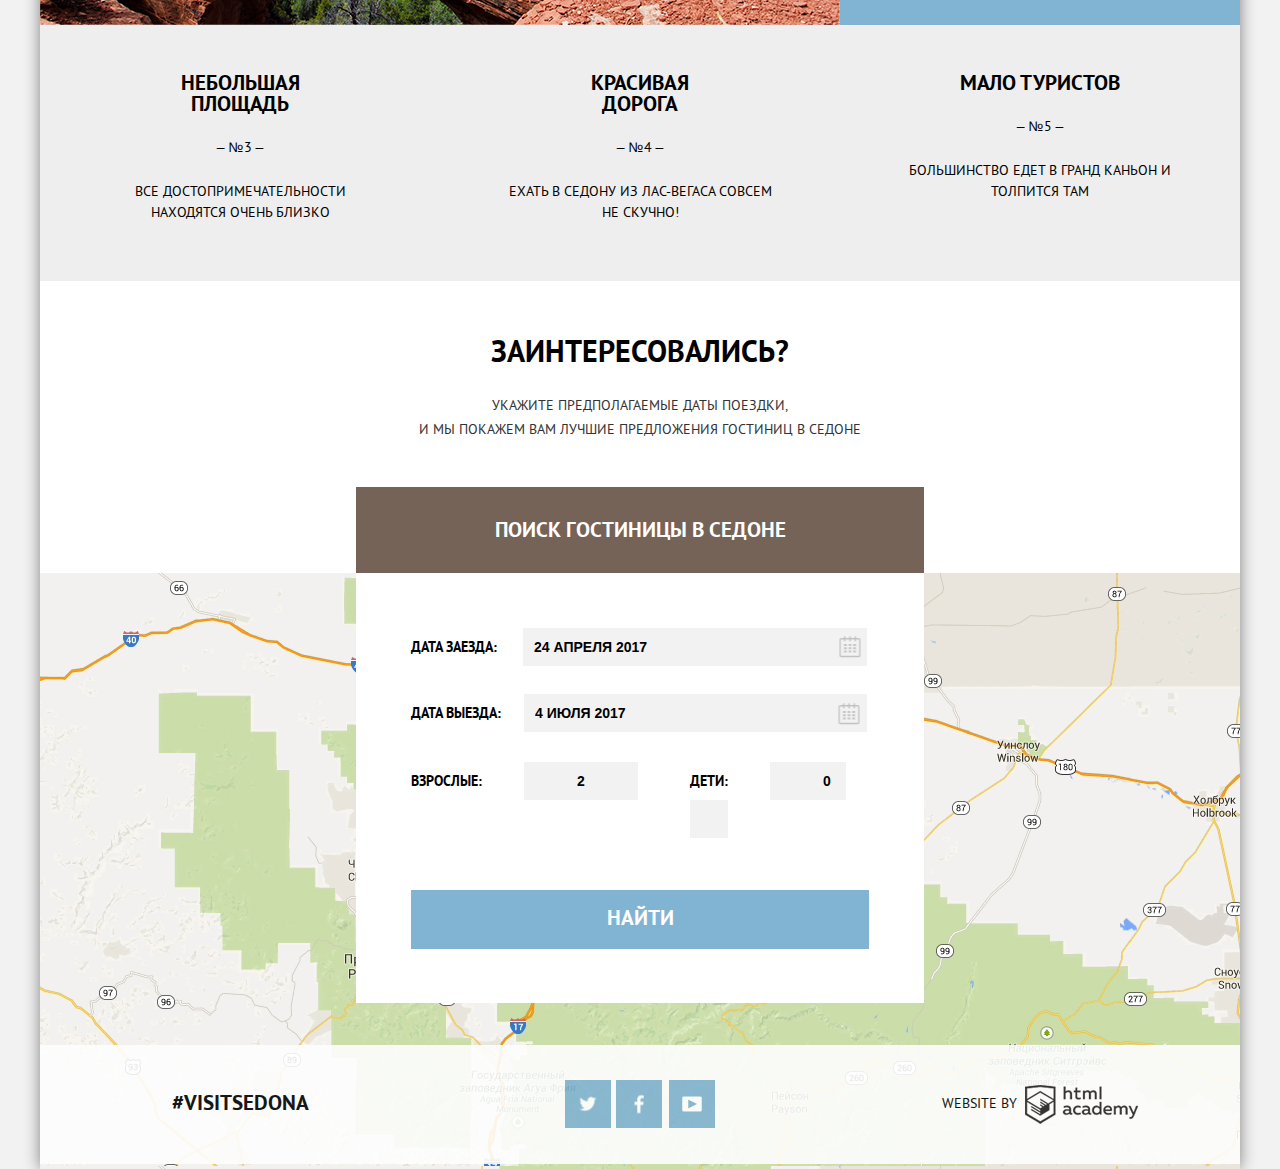
==== commit 7be8a24c: "bnt -+" ====
--- a/index.html
+++ b/index.html
@@ -129,21 +129,20 @@
           <a href="#" class="calendar"></a>
         </div>
 
+        <!-- POOOOL !!!!!!!!-->
         <div class="guests">
           <div class="guest-adults">
             <label for="">ВЗРОСЛЫЕ:</label>
-            <input type="button" name="minus" value="-" class="minus-adults">
+            <input type="button" name="minus" value="-" class="minus-btn">
             <input type="number" name="adults" value="2" class="input-adults">
-            <input type="button" name="plus" value="+" class="plus-adults">
+            <input type="button" name="plus" value="+" class="plus-btn">
           </div>
 
           <div class="guest-children">
             <label for="">ДЕТИ:</label>
-            <input type="button" name="minus" value="-" class="minus-children">
-            <a href="#" class="minus-btn"></a>
+            <input type="button" name="minus" value="-" class="minus-btn">
             <input type="number" name="children" value="0" class="input-children">
-            <input type="button" name="plus" value="+" class="plus-children">
-            <a href="#" class="plus-btn"></a>
+            <input type="button" name="plus" value="+" class="plus-btn">
           </div>
         </div>
 
--- a/css/style.css
+++ b/css/style.css
@@ -468,7 +468,8 @@
   vertical-align: middle;
 }
 
-.minus-adults {
+/*--------------------------КНОПКА МИНУС*/
+.minus-btn {
   border: 0px;
   background-color: #f2f2f2;
   display: inline-block;
@@ -480,20 +481,47 @@
   position: relative;
 }
 
-.minus-adults::before {
+.minus-btn::before {
   content: "";
   position: absolute;
-  top: 28px;
-  left: 20px;
-  width: 10px;
-  height: 10px;
-  background: #ff0000;
-}
-
-
-
-
-
+  top: 20px;
+  left: 132px;
+  -webkit-transform: translate(-50%, -50%);
+          transform: translate(-50%, -50%);
+  background-image: url("../img/sprite.png");
+  background-repeat: no-repeat;
+  width: 12px;
+  height: 3px;
+  background-position: -690px -10px;
+}
+
+/*--------------------------КНОПКА ПЛЮС*/
+.plus-btn {
+  border: 0px;
+  background-color: #f2f2f2;
+  display: inline-block;
+  width: 38px;
+  font-size: 0px;
+  height: 38px;
+}
+
+.minus-btn::before {
+  content: "";
+  position: absolute;
+  top: 20px;
+  left: 132px;
+  -webkit-transform: translate(-50%, -50%);
+          transform: translate(-50%, -50%);
+  background-image: url("../img/sprite.png");
+  background-repeat: no-repeat;
+  width: 11px;
+  height: 11px;
+  background-position: -786px -10px;
+}
+
+
+
+/*
 .guest-adults a::before {
   content: "";
   position: absolute;
@@ -530,16 +558,9 @@
   font-size: 0px;
   height: 38px;
   margin-left: 24px;
-}
-
-.plus-adults {
-  border: 0px;
-  background-color: #f2f2f2;
-  display: inline-block;
-  width: 38px;
-  font-size: 0px;
-  height: 38px;
-}
+}*/
+
+
 
 .input-adults {
   display: inline-block;
@@ -563,7 +584,7 @@
   position: relative;
 }
 
-.minus-btn::before {
+/*.minus-btn::before {
   content: "";
   position: absolute;
   top: 20px;
@@ -609,7 +630,7 @@
   background-position: -848px -10px;
   }
 
-/*.plus-btn:active::before {
+.plus-btn:active::before {
   width: 12px;
   height: 3px;
   background-position: -848px -10px;
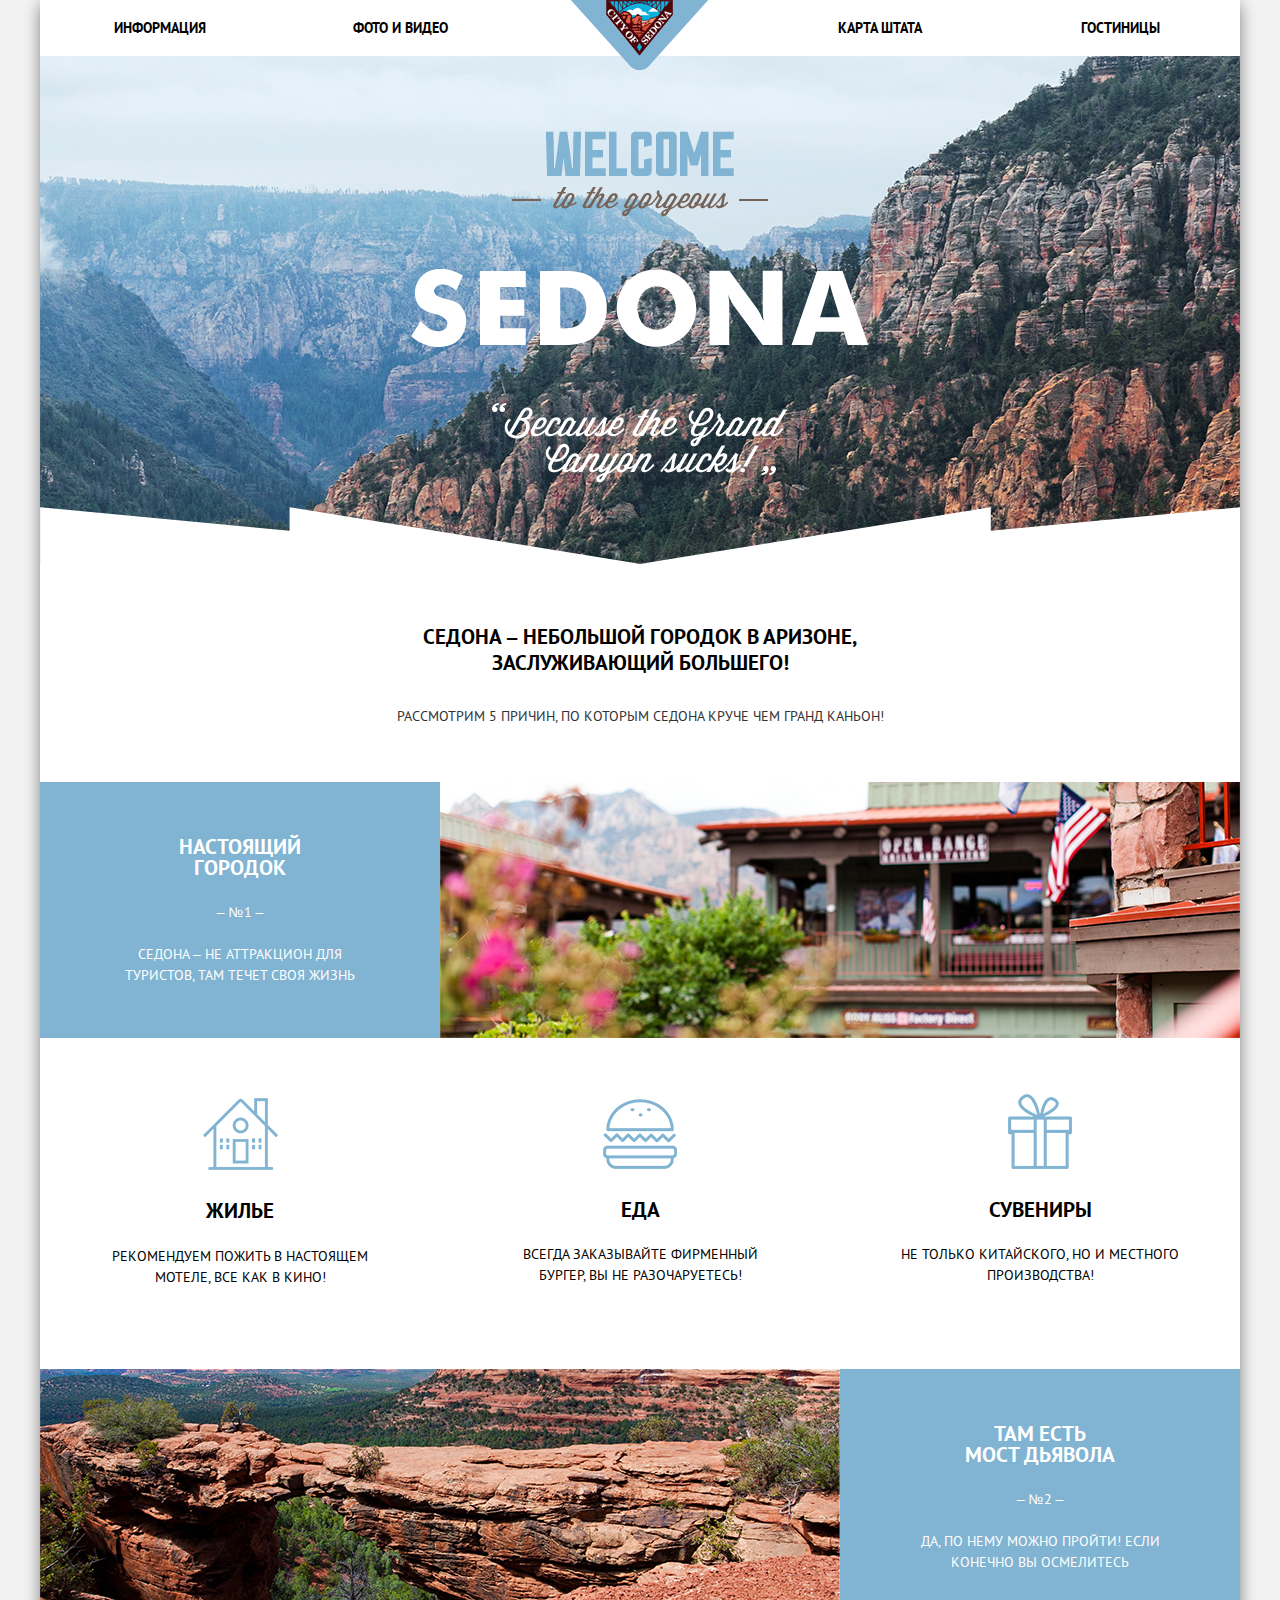
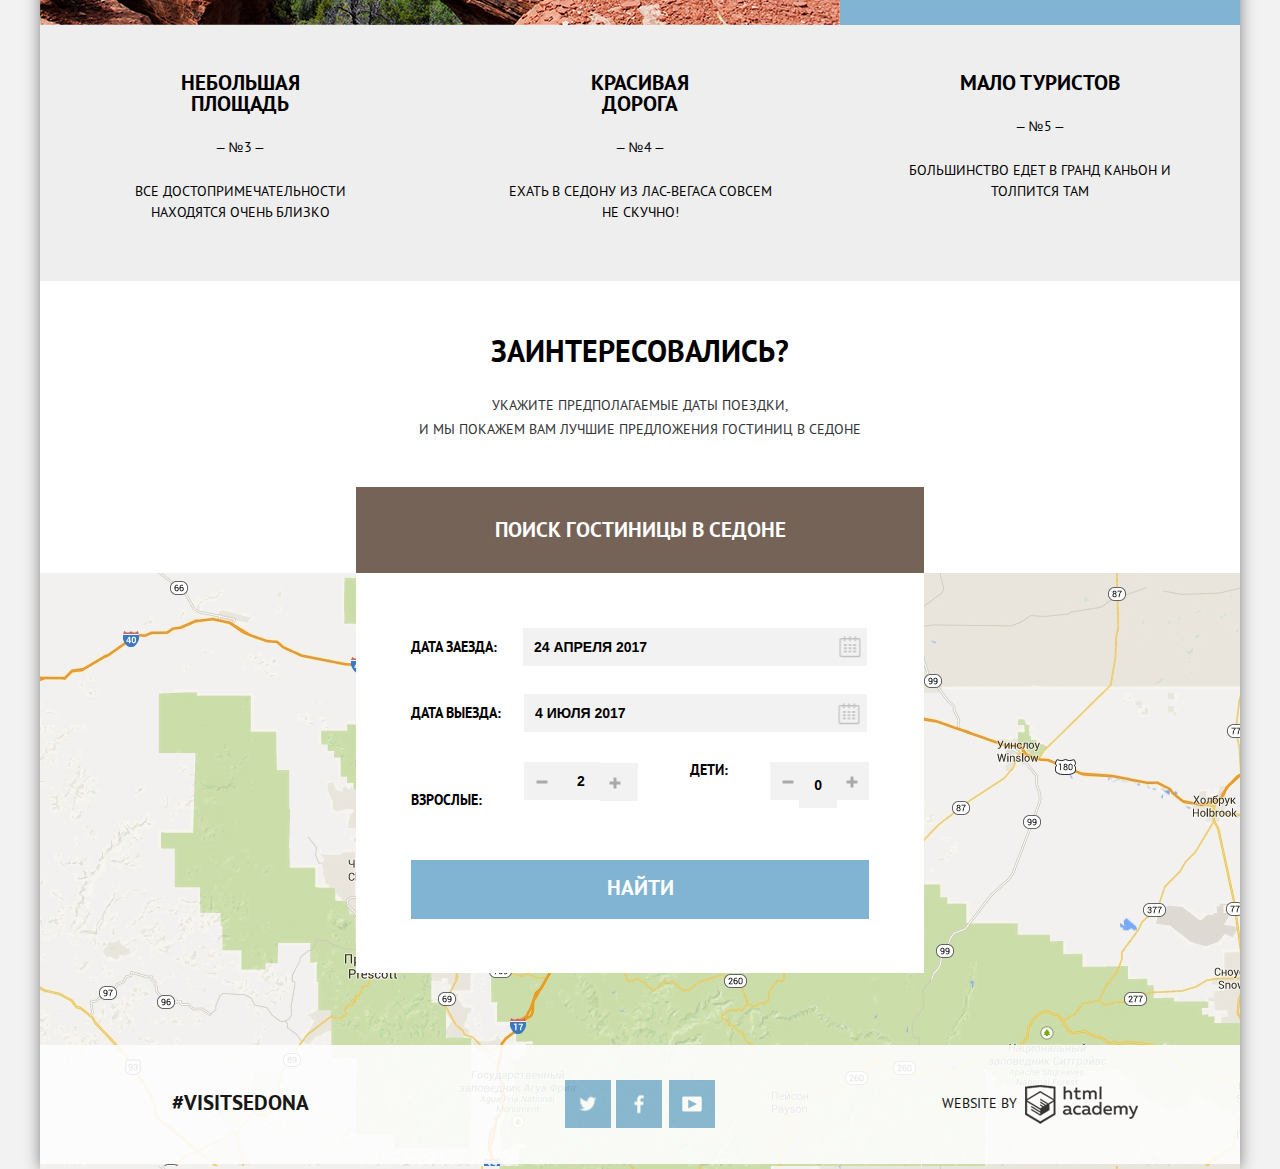
==== commit 74990fe2: "some" ====
--- a/index.html
+++ b/index.html
@@ -129,20 +129,19 @@
           <a href="#" class="calendar"></a>
         </div>
 
-        <!-- POOOOL !!!!!!!!-->
         <div class="guests">
           <div class="guest-adults">
             <label for="">ВЗРОСЛЫЕ:</label>
-            <input type="button" name="minus" value="-" class="minus-btn">
+            <button type="button" name="minus" class="minus-btn"></button>
             <input type="number" name="adults" value="2" class="input-adults">
-            <input type="button" name="plus" value="+" class="plus-btn">
+            <button type="button" name="minus" class="plus-btn"></button>
           </div>
 
           <div class="guest-children">
             <label for="">ДЕТИ:</label>
-            <input type="button" name="minus" value="-" class="minus-btn">
+            <button type="button" name="minus" class="minus-btn"></button>
             <input type="number" name="children" value="0" class="input-children">
-            <input type="button" name="plus" value="+" class="plus-btn">
+            <button type="button" name="minus" class="plus-btn"></button>
           </div>
         </div>
 
--- a/css/style.css
+++ b/css/style.css
@@ -458,7 +458,7 @@
   display: inline-block;
   width: 228px;
   font-size: 0px;
-  position: relative;
+
 }
 
 .guest-adults label {
@@ -485,7 +485,7 @@
   content: "";
   position: absolute;
   top: 20px;
-  left: 132px;
+  left: 18px;
   -webkit-transform: translate(-50%, -50%);
           transform: translate(-50%, -50%);
   background-image: url("../img/sprite.png");
@@ -495,6 +495,19 @@
   background-position: -690px -10px;
 }
 
+.minus-btn:hover::before {
+  width: 12px;
+  height: 3px;
+  background-position: -754px -10px;
+}
+
+.minus-btn:active::before {
+  width: 12px;
+  height: 3px;
+  background-position: -722px -10px;
+}
+
+
 /*--------------------------КНОПКА ПЛЮС*/
 .plus-btn {
   border: 0px;
@@ -503,13 +516,14 @@
   width: 38px;
   font-size: 0px;
   height: 38px;
-}
-
-.minus-btn::before {
+  position: relative;
+}
+
+.plus-btn::before {
   content: "";
   position: absolute;
   top: 20px;
-  left: 132px;
+  left: 15px;
   -webkit-transform: translate(-50%, -50%);
           transform: translate(-50%, -50%);
   background-image: url("../img/sprite.png");
@@ -519,111 +533,6 @@
   background-position: -786px -10px;
 }
 
-
-
-/*
-.guest-adults a::before {
-  content: "";
-  position: absolute;
-  top: 20px;
-  left: 132px;
-  -webkit-transform: translate(-50%, -50%);
-          transform: translate(-50%, -50%);
-  background-image: url("../img/sprite.png");
-  background-repeat: no-repeat;
-  width: 12px;
-  height: 3px;
-  background-position: -690px -10px;
-}
-
-.guest-adults a::after {
-  content: "";
-  position: absolute;
-  top: 20px;
-  left: 206px;
-  -webkit-transform: translate(-50%, -50%);
-          transform: translate(-50%, -50%);
-  background-image: url("../img/sprite.png");
-  background-repeat: no-repeat;
-  width: 11px;
-  height: 11px;
-  background-position: -786px -10px;
-}
-
-.minus-children {
-  border: 0px;
-  background-color: #f2f2f2;
-  display: inline-block;
-  width: 38px;
-  font-size: 0px;
-  height: 38px;
-  margin-left: 24px;
-}*/
-
-
-
-.input-adults {
-  display: inline-block;
-  width: 38px;
-  background-color: #f2f2f2;
-  border: 0px;
-  text-align: center;
-  font-size: 14px;
-  line-height: 14px;
-  font-weight: bold;
-  padding: 11px 0px;
-  padding-left: 15px;
-  vertical-align: top;
-}
-
-.guest-children {
-  display: inline-block;
-  margin-left: 51px;
-  width: 179px;
-  font-size: 0px;
-  position: relative;
-}
-
-/*.minus-btn::before {
-  content: "";
-  position: absolute;
-  top: 20px;
-  left: 86px;
-  -webkit-transform: translate(-50%, -50%);
-          transform: translate(-50%, -50%);
-  background-image: url("../img/sprite.png");
-  background-repeat: no-repeat;
-  width: 12px;
-  height: 3px;
-  background-position: -690px -10px;
-}
-
-.minus-btn:hover::before {
-  width: 12px;
-  height: 3px;
-  background-position: -754px -10px;
-  }
-
-.minus-btn:active::before {
-  width: 12px;
-  height: 3px;
-  background-position: -722px -10px;
-  }
-
-.plus-btn::before {
-  content: "";
-  position: absolute;
-  top: 20px;
-  left: 158px;
-  -webkit-transform: translate(-50%, -50%);
-          transform: translate(-50%, -50%);
-  background-image: url("../img/sprite.png");
-  background-repeat: no-repeat;
-  width: 11px;
-  height: 11px;
-  background-position: -786px -10px;
-}
-
 .plus-btn:hover::before {
   width: 11px;
   height: 11px;
@@ -631,10 +540,33 @@
   }
 
 .plus-btn:active::before {
-  width: 12px;
-  height: 3px;
-  background-position: -848px -10px;
-  }*/
+  width: 11px;
+  height: 11px;
+  background-position: -817px -10px;
+  }
+
+.input-adults {
+  display: inline-block;
+  width: 38px;
+  background-color: #f2f2f2;
+  border: 0px;
+  text-align: center;
+  font-size: 14px;
+  line-height: 14px;
+  font-weight: bold;
+  padding: 11px 0px;
+  padding-left: 15px;
+  vertical-align: top;
+}
+
+.guest-children {
+  display: inline-block;
+  margin-left: 51px;
+  width: 179px;
+  font-size: 0px;
+  position: relative;
+  display: flex;
+}
 
 .guest-children label {
   display: inline-block;
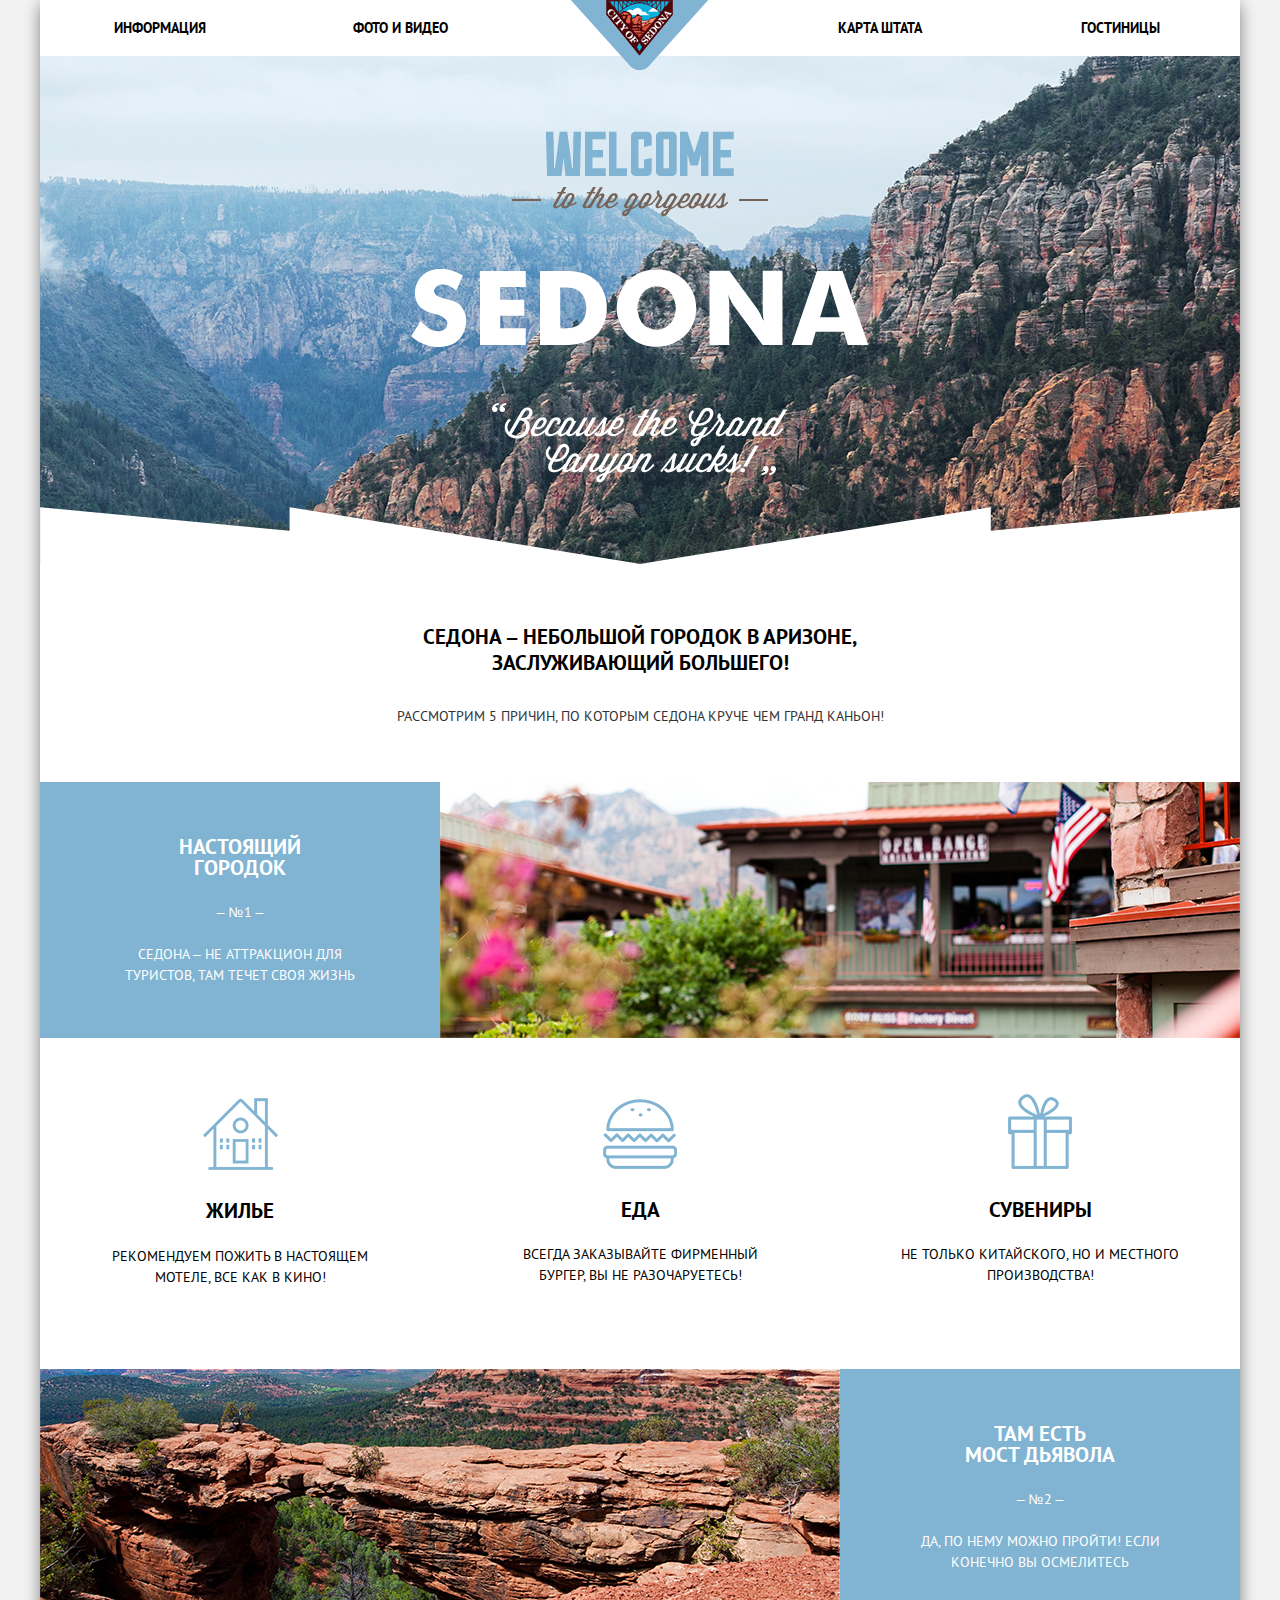
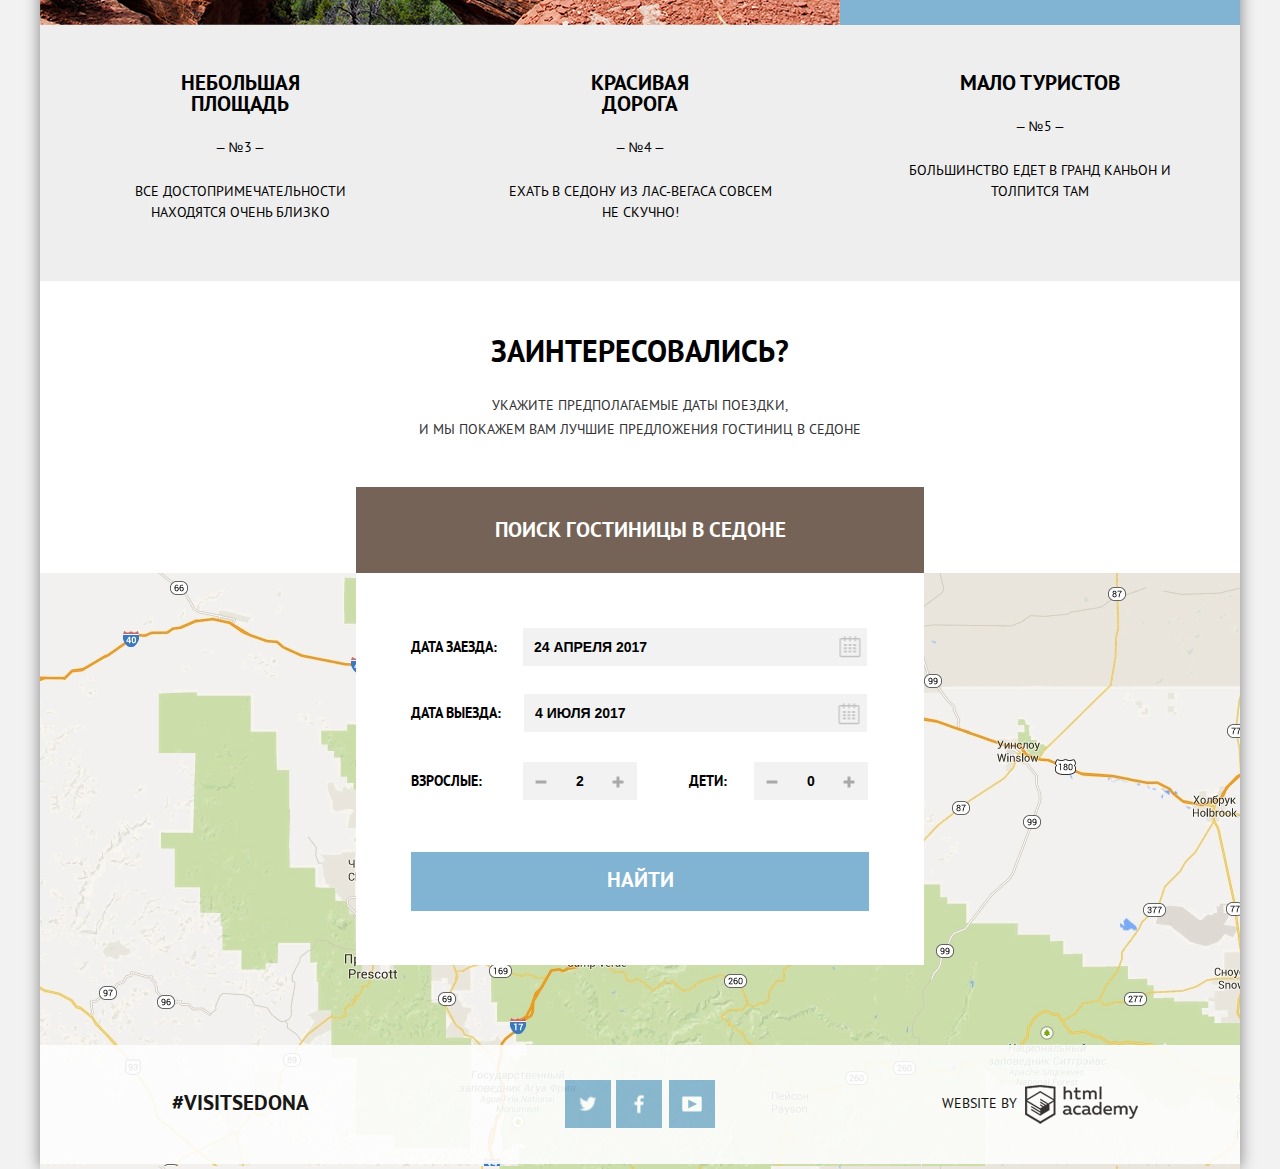
==== commit b1a32d94: "выровнял строку" ====
--- a/index.html
+++ b/index.html
@@ -139,7 +139,7 @@
 
           <div class="guest-children">
             <label for="">ДЕТИ:</label>
-            <button type="button" name="minus" class="minus-btn"></button>
+            <button type="button" name="minus" class="minus-btn minus-btn-right"></button>
             <input type="number" name="children" value="0" class="input-children">
             <button type="button" name="minus" class="plus-btn"></button>
           </div>
--- a/css/style.css
+++ b/css/style.css
@@ -445,9 +445,7 @@
 
 /*-------------------СТРОКА ГОСТИ*/
 .guests {
-  display: -webkit-box;
-  display: -ms-flexbox;
-  display: flex;
+  display: inline-block;
   margin-left: 55px;
   padding-top: 30px;
   font-size: 0px;
@@ -456,16 +454,19 @@
 
 .guest-adults {
   display: inline-block;
-  width: 228px;
+  vertical-align: middle;
+  /*width: 226px;*/
   font-size: 0px;
 
 }
 
 .guest-adults label {
   display: inline-block;
-  font-size: 14px;
-  font-weight: bold;
   vertical-align: middle;
+  font-size: 14px;
+  font-weight: bold;
+  margin-right: 41px;
+
 }
 
 /*--------------------------КНОПКА МИНУС*/
@@ -473,9 +474,10 @@
   border: 0px;
   background-color: #f2f2f2;
   display: inline-block;
+  vertical-align: middle;
   width: 38px;
   height: 38px;
-  margin-left: 42px;
+  /*margin-left: 41px;*/
   padding: 0px;
   font-size: 0px;
   position: relative;
@@ -507,6 +509,10 @@
   background-position: -722px -10px;
 }
 
+.minus-btn-right {
+  margin-left: 27px;
+}
+
 
 /*--------------------------КНОПКА ПЛЮС*/
 .plus-btn {
@@ -517,13 +523,14 @@
   font-size: 0px;
   height: 38px;
   position: relative;
+  vertical-align: middle;
 }
 
 .plus-btn::before {
   content: "";
   position: absolute;
   top: 20px;
-  left: 15px;
+  left: 19px;
   -webkit-transform: translate(-50%, -50%);
           transform: translate(-50%, -50%);
   background-image: url("../img/sprite.png");
@@ -556,16 +563,14 @@
   font-weight: bold;
   padding: 11px 0px;
   padding-left: 15px;
-  vertical-align: top;
+  vertical-align: middle;
 }
 
 .guest-children {
   display: inline-block;
-  margin-left: 51px;
-  width: 179px;
+  margin-left: 52px;
   font-size: 0px;
   position: relative;
-  display: flex;
 }
 
 .guest-children label {
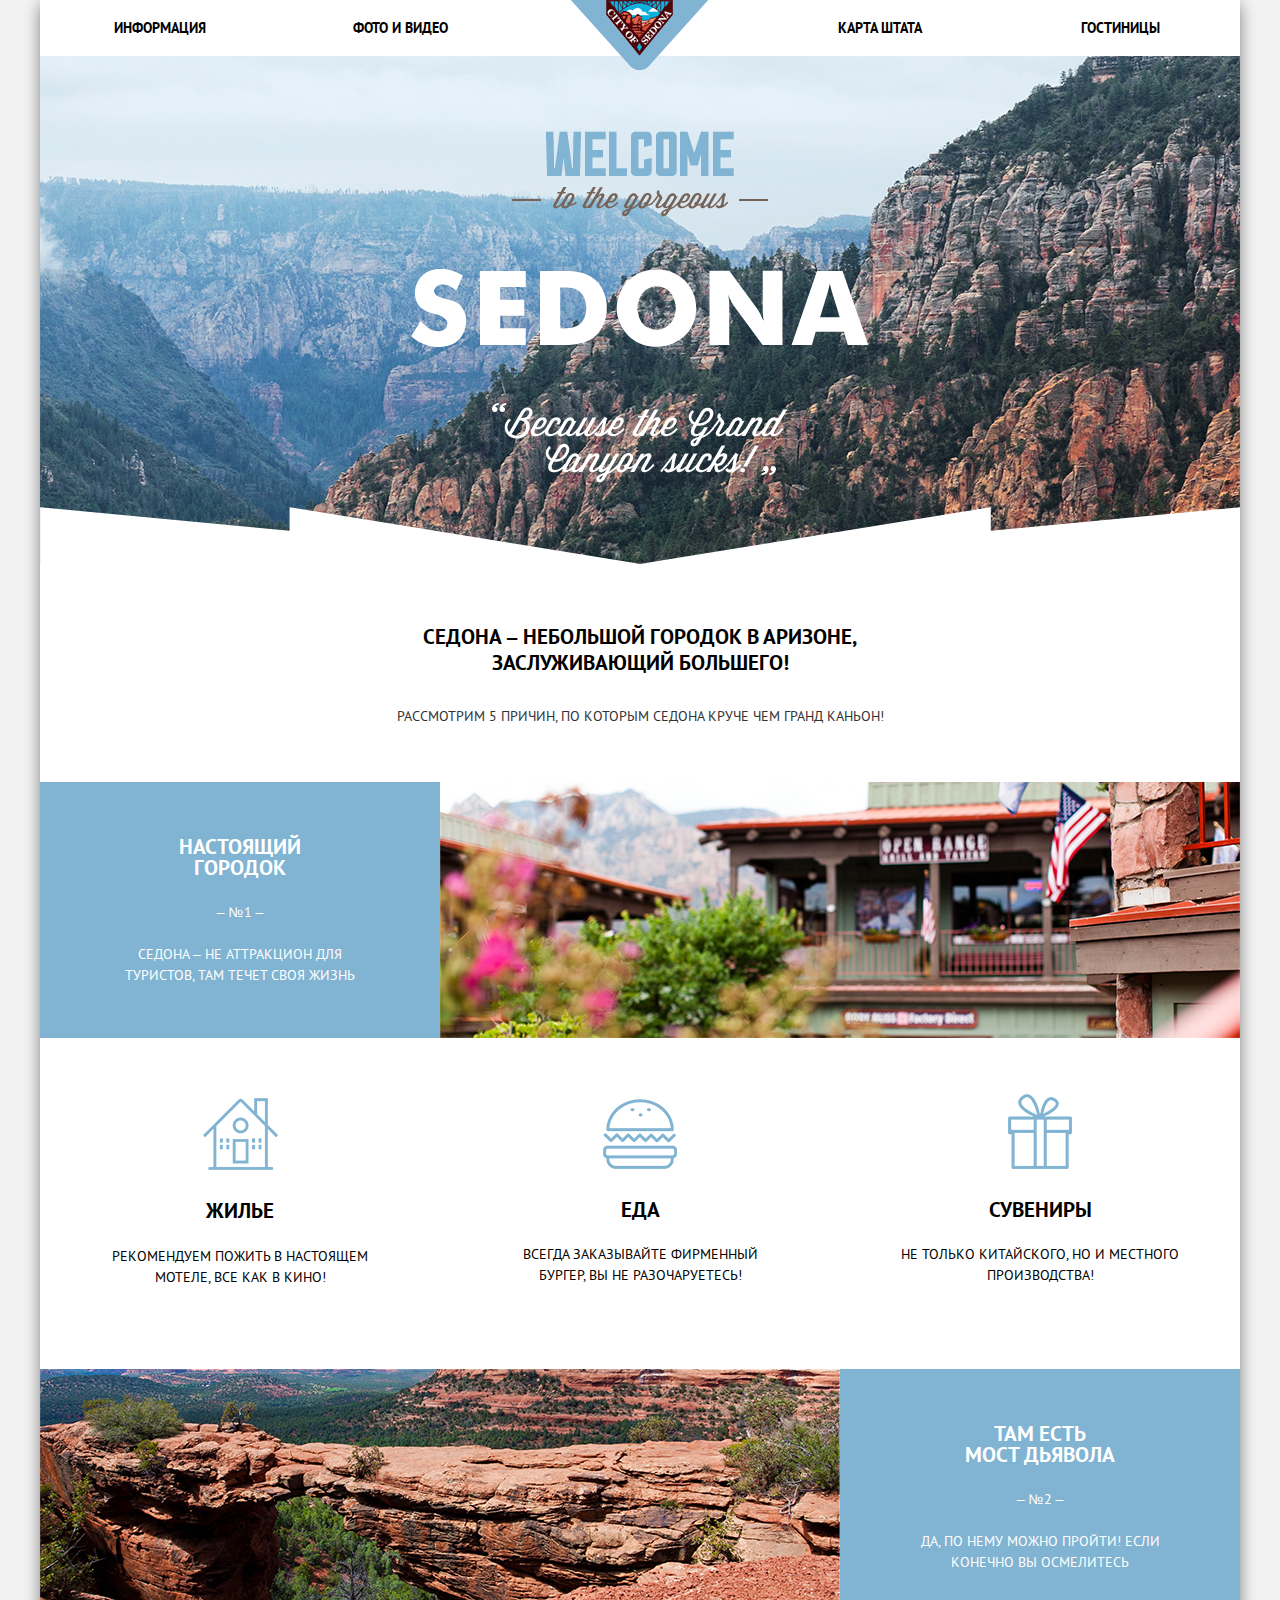
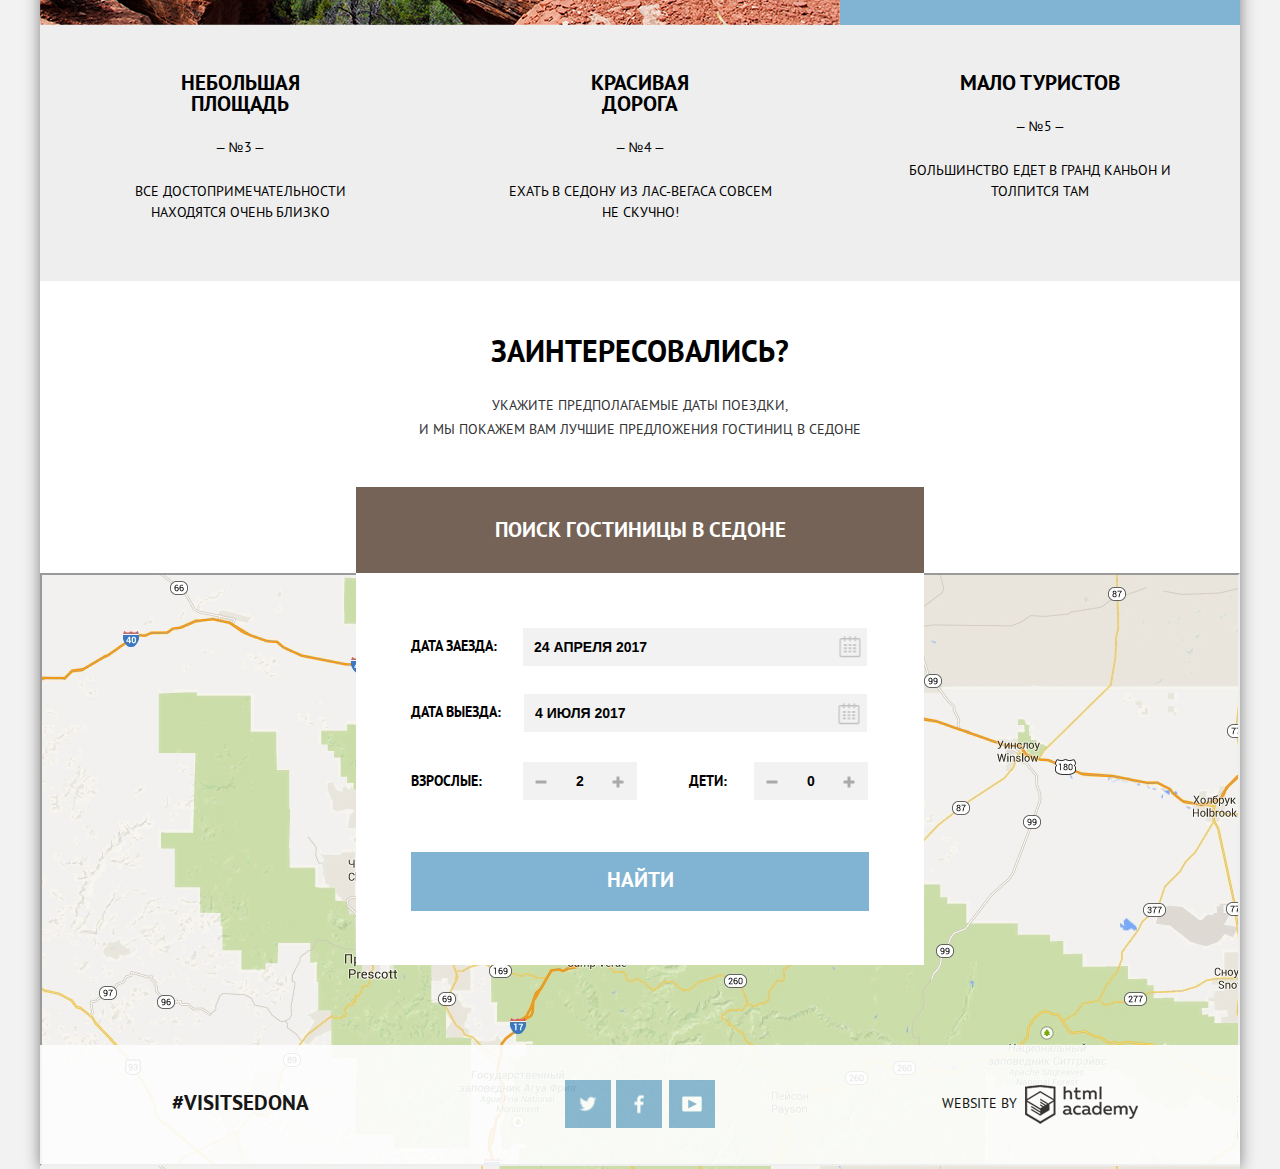
==== commit 73a35d01: "final base" ====
--- a/index.html
+++ b/index.html
@@ -118,27 +118,27 @@
     <section class="map">
       <div class="form">
         <div class="from">
-          <label for="">ДАТА ЗАЕЗДА:</label>
+          <label for="check-in">ДАТА ЗАЕЗДА:</label>
           <input type="text" name="check-in" value="24 АПРЕЛЯ 2017">
           <a href="#" class="calendar"></a>
         </div>
 
         <div class="to">
-          <label for="">ДАТА ВЫЕЗДА:</label>
+          <label for="check-out">ДАТА ВЫЕЗДА:</label>
           <input type="text" name="check-out" value="4 ИЮЛЯ 2017">
           <a href="#" class="calendar"></a>
         </div>
 
         <div class="guests">
           <div class="guest-adults">
-            <label for="">ВЗРОСЛЫЕ:</label>
+            <label for="adults">ВЗРОСЛЫЕ:</label>
             <button type="button" name="minus" class="minus-btn"></button>
             <input type="number" name="adults" value="2" class="input-adults">
             <button type="button" name="minus" class="plus-btn"></button>
           </div>
 
           <div class="guest-children">
-            <label for="">ДЕТИ:</label>
+            <label for="children">ДЕТИ:</label>
             <button type="button" name="minus" class="minus-btn minus-btn-right"></button>
             <input type="number" name="children" value="0" class="input-children">
             <button type="button" name="minus" class="plus-btn"></button>
@@ -151,7 +151,7 @@
 
       </div>
       <iframe src="https://www.google.com/maps/embed?pb=!1m18!1m12!1m3!1d104770.38018730543!2d-111.86517855273749!3d34.85435832354931!2m3!1f0!2f0!3f0!3m2!1i1024!2i768!4f13.1!3m3!1m2!1s0x872da132f942b00d%3A0x5548c523fa6c8efd!2z0KHQtdC00L7QvdCwLCDQkNGA0LjQt9C-0L3QsCA4NjMzNiwg0KHQqNCQ!5e0!3m2!1sru!2sru!4v1487014991630"
-          width="1200" height="593" frameborder="0" style="border:0" allowfullscreen>
+          width="1200" height="593" allowfullscreen>
         </iframe>
     </section>
 
--- a/css/style.css
+++ b/css/style.css
@@ -58,6 +58,7 @@
   font-size: 14px;
   line-height: 26px;
   font-weight: bold;
+  vertical-align: top;
 }
 
 
@@ -183,6 +184,7 @@
   padding-top: 43px;
   padding-bottom: 39px;
   background-color: #ffffff;
+  vertical-align: top;
 }
 
 .intro-text h2 {
@@ -315,6 +317,7 @@
 
 .search a {
   display: inline-block;
+  vertical-align: top;
   margin: 0px;
   width: 568px;
   padding: 30px 0px;
@@ -333,6 +336,10 @@
   background-image: url("../img/map.jpg");
 }
 
+.iframe {
+  border: none;
+}
+
 /*------------------------------------------------POPUP*/
 
 .form {
@@ -362,6 +369,7 @@
   padding: 11px;
   margin-left: 22px;
   width: 344px;
+  vertical-align: middle;
 }
 
 .from input:hover {
@@ -401,6 +409,7 @@
   font-size: 14px;
   font-weight: bold;
   display: inline-block;
+  vertical-align: middle;
   padding: 11px;
   margin-left: 19px;
   width: 343px;
@@ -446,6 +455,7 @@
 /*-------------------СТРОКА ГОСТИ*/
 .guests {
   display: inline-block;
+  vertical-align: middle;
   margin-left: 55px;
   padding-top: 30px;
   font-size: 0px;
@@ -568,6 +578,7 @@
 
 .guest-children {
   display: inline-block;
+  vertical-align: middle;
   margin-left: 52px;
   font-size: 0px;
   position: relative;
@@ -582,6 +593,7 @@
 
 .input-children {
   display: inline-block;
+  vertical-align: middle;
   width: 50px;
   background-color: #f2f2f2;
   border: 0px;
@@ -599,13 +611,14 @@
   font-weight: bold;
   padding: 11px 0px;
   padding-left: 15px;
-  vertical-align: top;
+  vertical-align: middle;
 }
 
 .plus-children {
   border: 0px;
   background-color: #f2f2f2;
   display: inline-block;
+  vertical-align: middle;
   width: 38px;
   font-size: 0px;
   height: 38px;
@@ -781,6 +794,7 @@
 
 .btn-academy {
   display: inline-block;
+  vertical-align: top;
   width: 113px;
   height: 39px;
   background-position: -10px -10px;
@@ -905,6 +919,7 @@
 
 .filter-range {
   display: inline-block;
+  vertical-align: middle;
   width: 330px;
   margin-left: 260px;
   margin-right: 20px;
@@ -1083,6 +1098,7 @@
 }
 .results-navigation li {
   display: inline-block;
+  vertical-align: middle;
   font-size: 12px;
   line-height: 18px;
   color: #81b3d2;
@@ -1204,12 +1220,14 @@
 
 .rating-line img {
   display: inline-block;
+  vertical-align: middle;
   margin-left: 3px;
 }
 
 .star i::after {
   content: "";
   display: inline-block;
+  vertical-align: middle;
   background-image: url(../img/sprite_1.png);
   width: 18px;
   height: 17px;
@@ -1220,6 +1238,7 @@
 .hotel-description,
 .rating-line {
     display: inline-block;
+    vertical-align: top;
     font-size: 0px;
 }
 
@@ -1316,6 +1335,7 @@
 
 .rating-line {
   display: inline-block;
+  vertical-align: top;
   width: 200px;
   text-align: right;
   font-size: 12px;
@@ -1325,6 +1345,7 @@
 
 .rating-line span {
   display: inline-block;
+  vertical-align: top;
   width: 110px;
   background-color: #f2f2f2;
   text-align: center;
@@ -1336,14 +1357,17 @@
 
 .hotel-info {
   display: inline-block;
+  vertical-align: top;
   width: 110px;
   padding-top: 7px;
 }
 
 .hotel-book {
   display: inline-block;
+  vertical-align: top;
   width: 142px;
   margin-left: 6px;
+  padding-top: 7px;
 }
 
 .sprite {
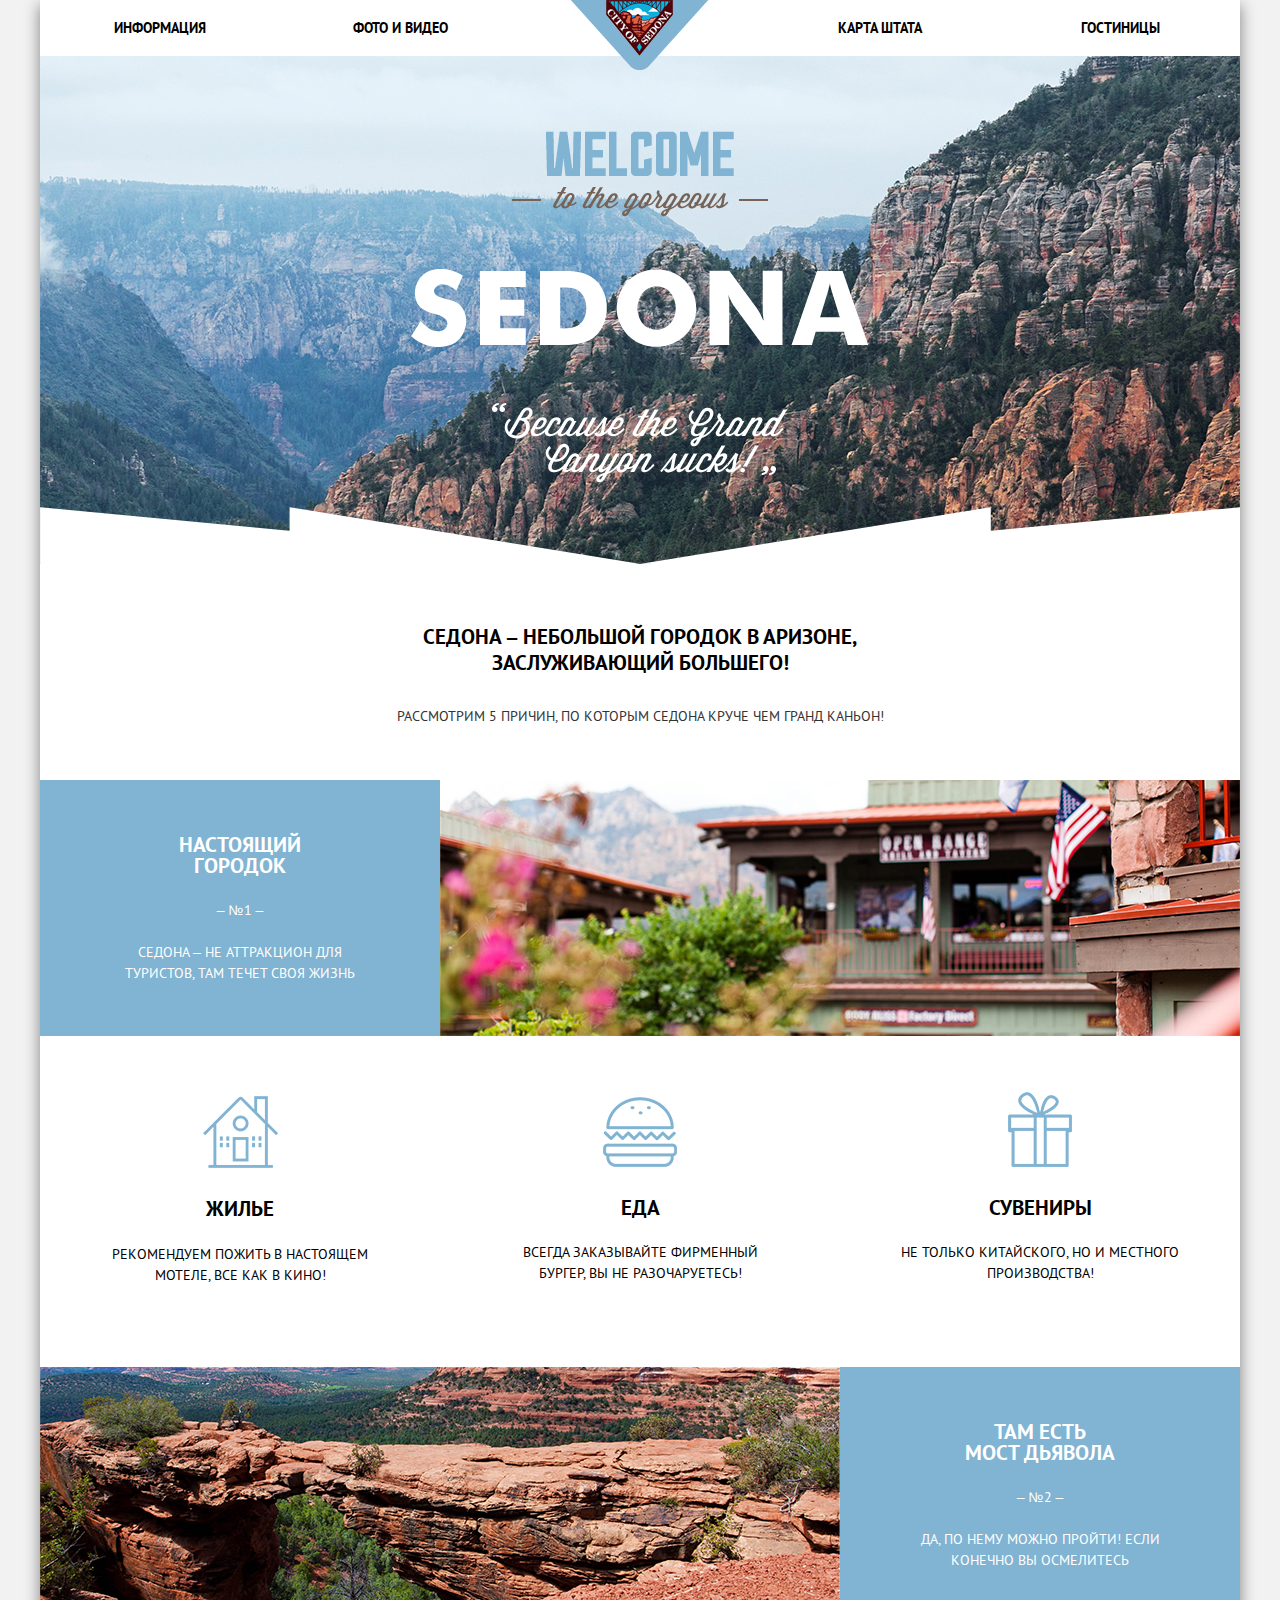
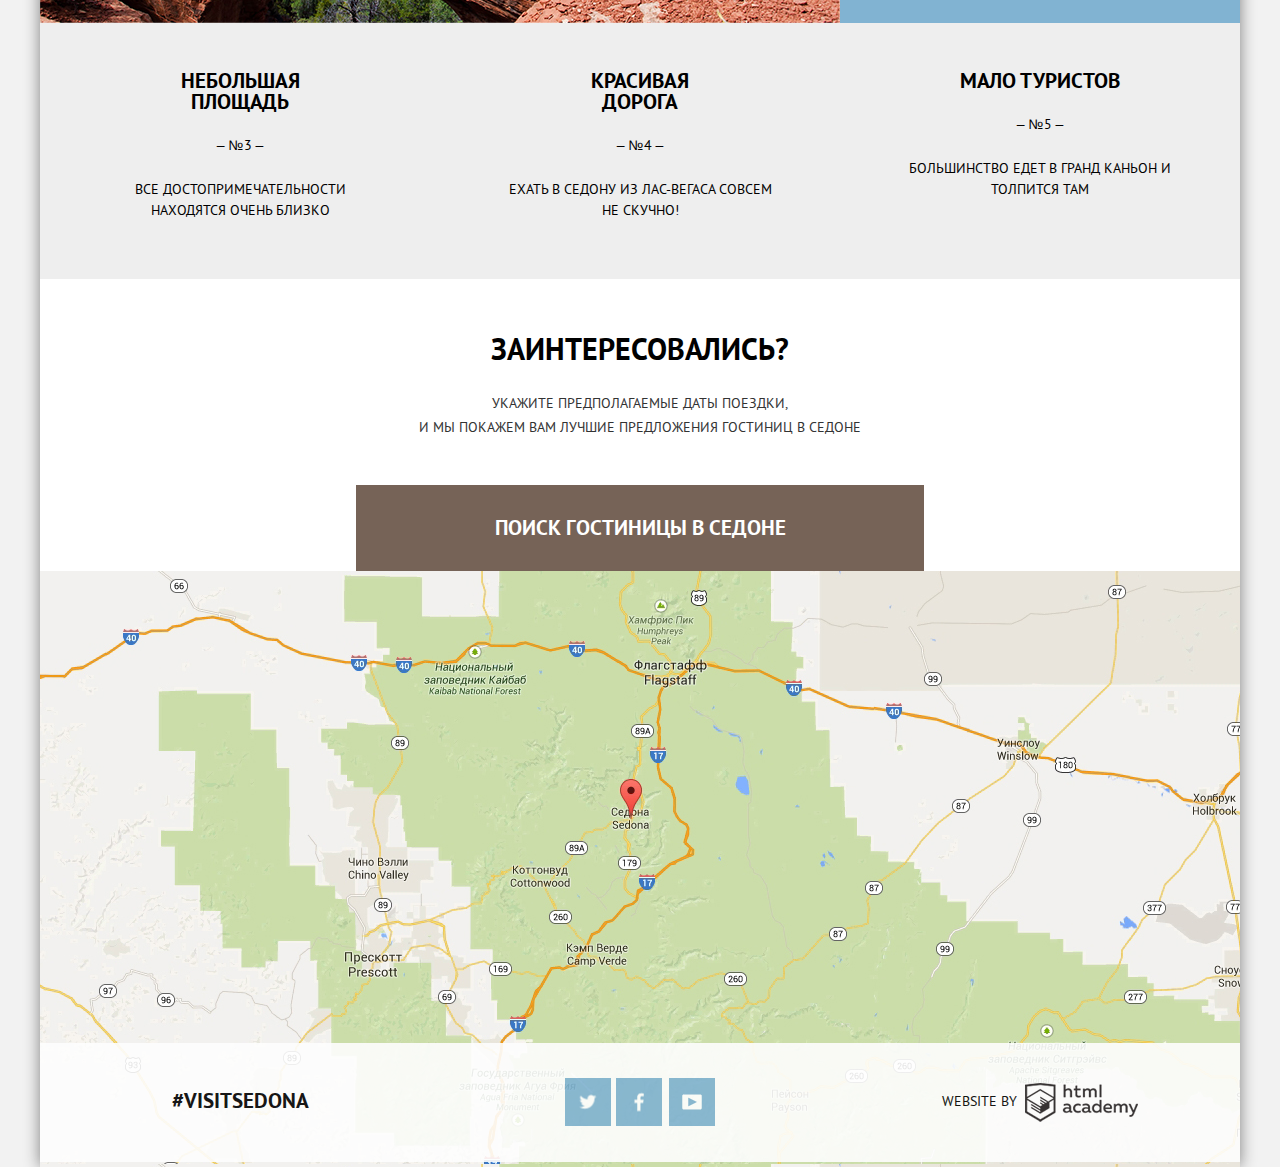
==== commit 4a285cd7: "second try" ====
--- a/index.html
+++ b/index.html
@@ -110,22 +110,22 @@
     <section class="search">
       <h3>ЗАИНТЕРЕСОВАЛИСЬ?</h3>
       <p>укажите предполагаемые даты поездки,<br> и мы покажем вам лучшие предложения гостиниц в седоне</p>
-      <div class="search-btn">
-        <a href="form.html">ПОИСК ГОСТИНИЦЫ В СЕДОНЕ</a>
+      <div class="search-box">
+        <a href="form.html" class="search-btn">ПОИСК ГОСТИНИЦЫ В СЕДОНЕ</a>
       </div>
     </section>
 
     <section class="map">
-      <div class="form">
+      <div class="modal-content">
         <div class="from">
           <label for="check-in">ДАТА ЗАЕЗДА:</label>
-          <input type="text" name="check-in" value="24 АПРЕЛЯ 2017">
+          <input type="text" name="check-in" id="check-in" value="24 АПРЕЛЯ 2017">
           <a href="#" class="calendar"></a>
         </div>
 
         <div class="to">
           <label for="check-out">ДАТА ВЫЕЗДА:</label>
-          <input type="text" name="check-out" value="4 ИЮЛЯ 2017">
+          <input type="text" name="check-out" id="check-out" value="4 ИЮЛЯ 2017">
           <a href="#" class="calendar"></a>
         </div>
 
@@ -133,14 +133,14 @@
           <div class="guest-adults">
             <label for="adults">ВЗРОСЛЫЕ:</label>
             <button type="button" name="minus" class="minus-btn"></button>
-            <input type="number" name="adults" value="2" class="input-adults">
+            <input type="text" name="adults" id="adults" value="2" class="input-adults">
             <button type="button" name="minus" class="plus-btn"></button>
           </div>
 
           <div class="guest-children">
             <label for="children">ДЕТИ:</label>
             <button type="button" name="minus" class="minus-btn minus-btn-right"></button>
-            <input type="number" name="children" value="0" class="input-children">
+            <input type="text" name="children" id="children" value="0" class="input-children">
             <button type="button" name="minus" class="plus-btn"></button>
           </div>
         </div>
@@ -174,6 +174,7 @@
     </footer>
 
   </div>
+  <script src="js/script_mini.js"></script>
 </body>
 
 </html>
--- a/css/style.css
+++ b/css/style.css
@@ -17,22 +17,22 @@
 }
 
 body {
-  font-family: PTSans, 'Arial', sans-serif;
+  font-family: PTSans, "Arial", sans-serif;
   text-transform: uppercase;
   background-color: #f2f2f2;
 }
 
 @font-face {
-  font-family: 'PTSans';
-  src:  url('../fonts/ptsansbold.woff2') format('woff2'),
-        url('../fonts/ptsansbold.woff') format('woff');
+  font-family: "PTSans";
+  src:  url("../fonts/ptsansbold.woff2") format("woff2"),
+        url("../fonts/ptsansbold.woff") format("woff");
   font-weight: 700;
 }
 
 @font-face {
-  font-family: 'PTSans';
-  src: url('../fonts/ptsans.woff') format('woff'),
-  url('../fonts/ptsans.woff2') format('woff2');
+  font-family: "PTSans";
+  src: url("../fonts/ptsans.woff") format("woff"),
+  url("../fonts/ptsans.woff2") format("woff2");
   font-weight: 400;
   }
 
@@ -182,7 +182,7 @@
   display: inline-block;
   text-align: center;
   padding-top: 43px;
-  padding-bottom: 39px;
+  padding-bottom: 37px;
   background-color: #ffffff;
   vertical-align: top;
 }
@@ -336,13 +336,13 @@
   background-image: url("../img/map.jpg");
 }
 
-.iframe {
+.map iframe {
   border: none;
 }
 
 /*------------------------------------------------POPUP*/
 
-.form {
+.modal-content {
   position: absolute;
   display: block;
   width: 568px;
@@ -350,10 +350,32 @@
   margin-left: 316px;
   font-size: 14px;
   font-weight: bold;
-}
+  display: none;
+}
+
+.modal-content-show {
+  display: block;
+  animation: bounce 0.6s;
+}
+
+@keyframes bounce {
+  0%   {
+    transform: translateY(-2000px);
+  }
+  70%  {
+    transform: translateY(30px);
+  }
+  90%  {
+    transform: translateY(-10px);
+  }
+  100% {
+    transform: translateY(0);
+  }
+}
+
 .from {
   display: block;
-  width: 458px;
+  /*width: 458px;*/
   margin-left: 55px;
   text-align: left;
   padding-top: 55px;
@@ -396,10 +418,10 @@
 
 .to {
   display: block;
-  width: 458px;
+  /*width: 458px;*/
   margin-left: 55px;
   text-align: left;
-  padding-top: 28px;
+  padding-top: 29px;
   position: relative;
 }
 
@@ -459,7 +481,7 @@
   margin-left: 55px;
   padding-top: 30px;
   font-size: 0px;
-  width: 458px;
+  /*width: 458px;*/
 }
 
 .guest-adults {
@@ -475,7 +497,7 @@
   vertical-align: middle;
   font-size: 14px;
   font-weight: bold;
-  margin-right: 41px;
+  margin-right: 43px;
 
 }
 
@@ -567,7 +589,7 @@
   width: 38px;
   background-color: #f2f2f2;
   border: 0px;
-  text-align: center;
+  /*text-align: center;*/
   font-size: 14px;
   line-height: 14px;
   font-weight: bold;
@@ -597,7 +619,8 @@
   width: 50px;
   background-color: #f2f2f2;
   border: 0px;
-  text-align: center;
+  padding: 11px 0px;
+  /*text-align: center;*/
 }
 
 .input-children {
@@ -605,7 +628,7 @@
   width: 38px;
   background-color: #f2f2f2;
   border: 0px;
-  text-align: center;
+  /*text-align: center;*/
   font-size: 14px;
   line-height: 14px;
   font-weight: bold;
@@ -630,7 +653,7 @@
   background-color: #81b3d2;
   margin-left: 55px;
   margin-right: 55px;
-  margin-top: 52px;
+  margin-top: 53px;
   text-align: center;
   margin-bottom: 54px;
 }
